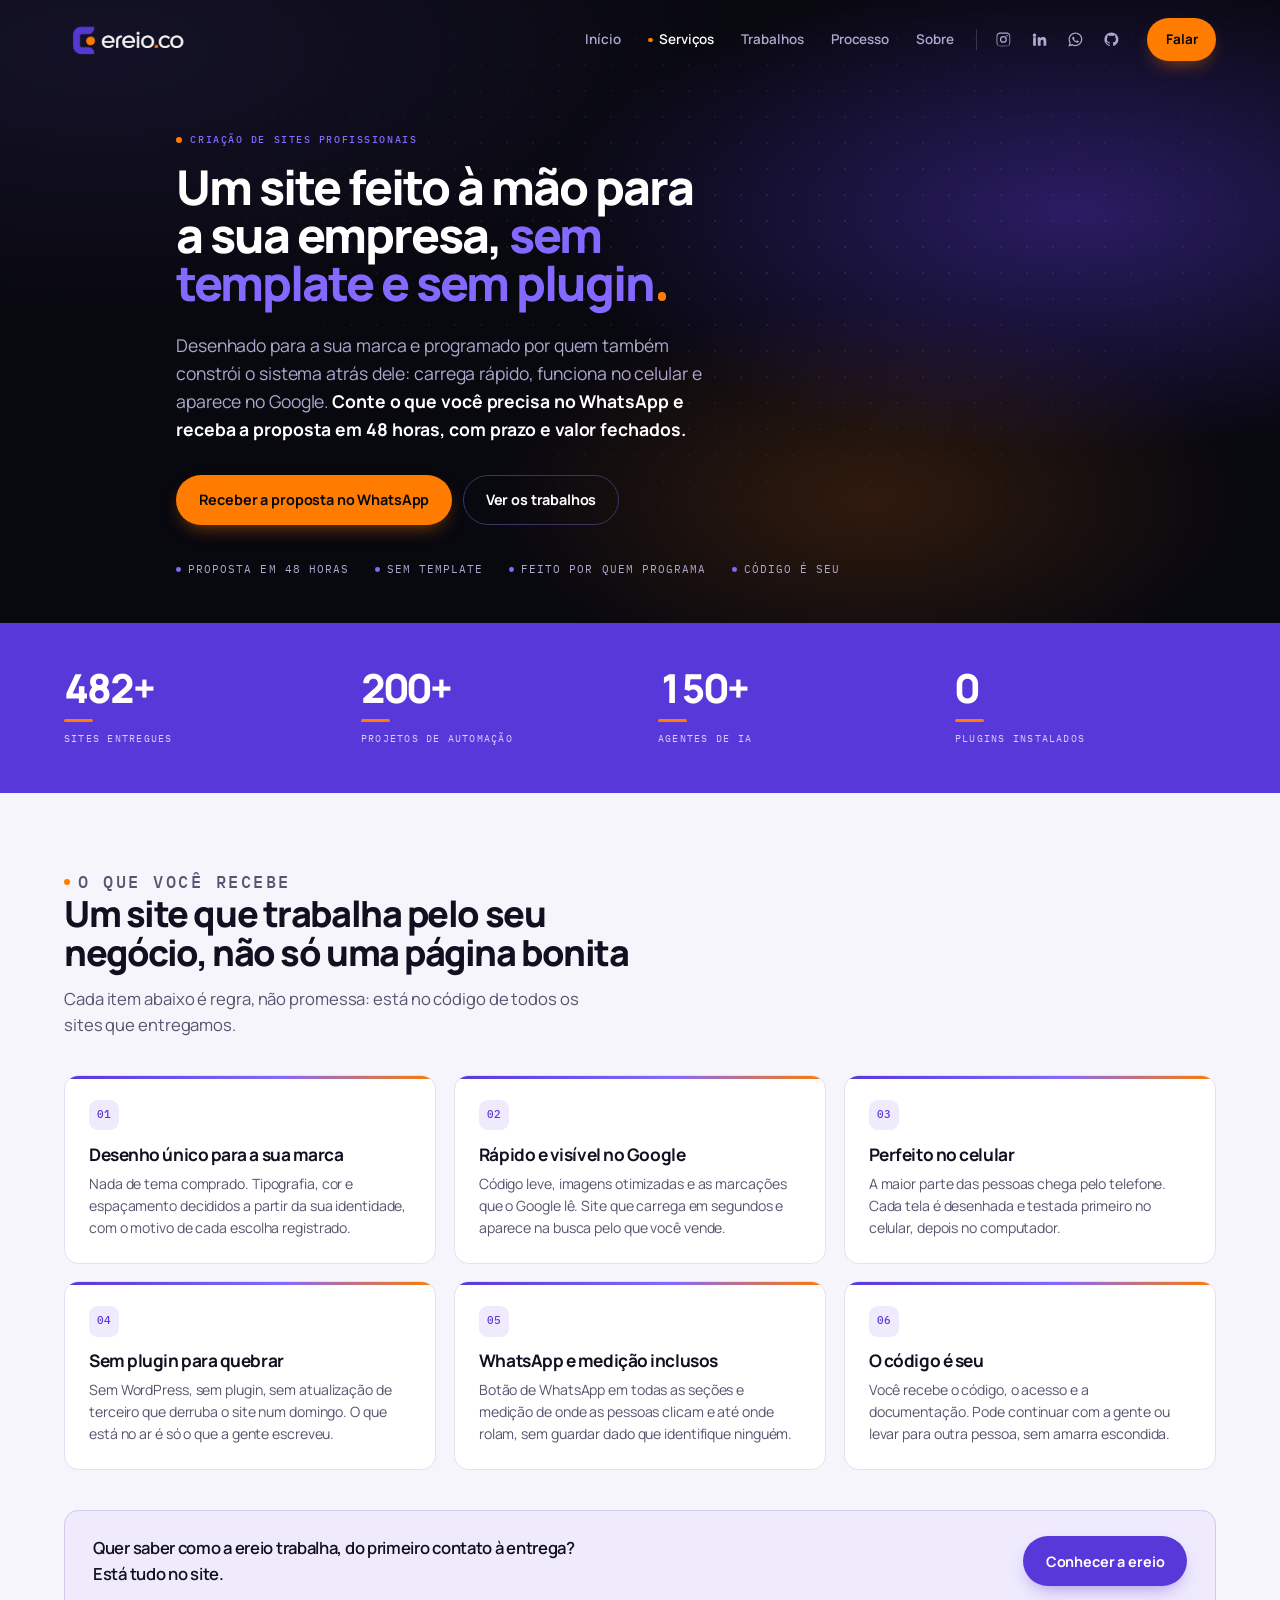
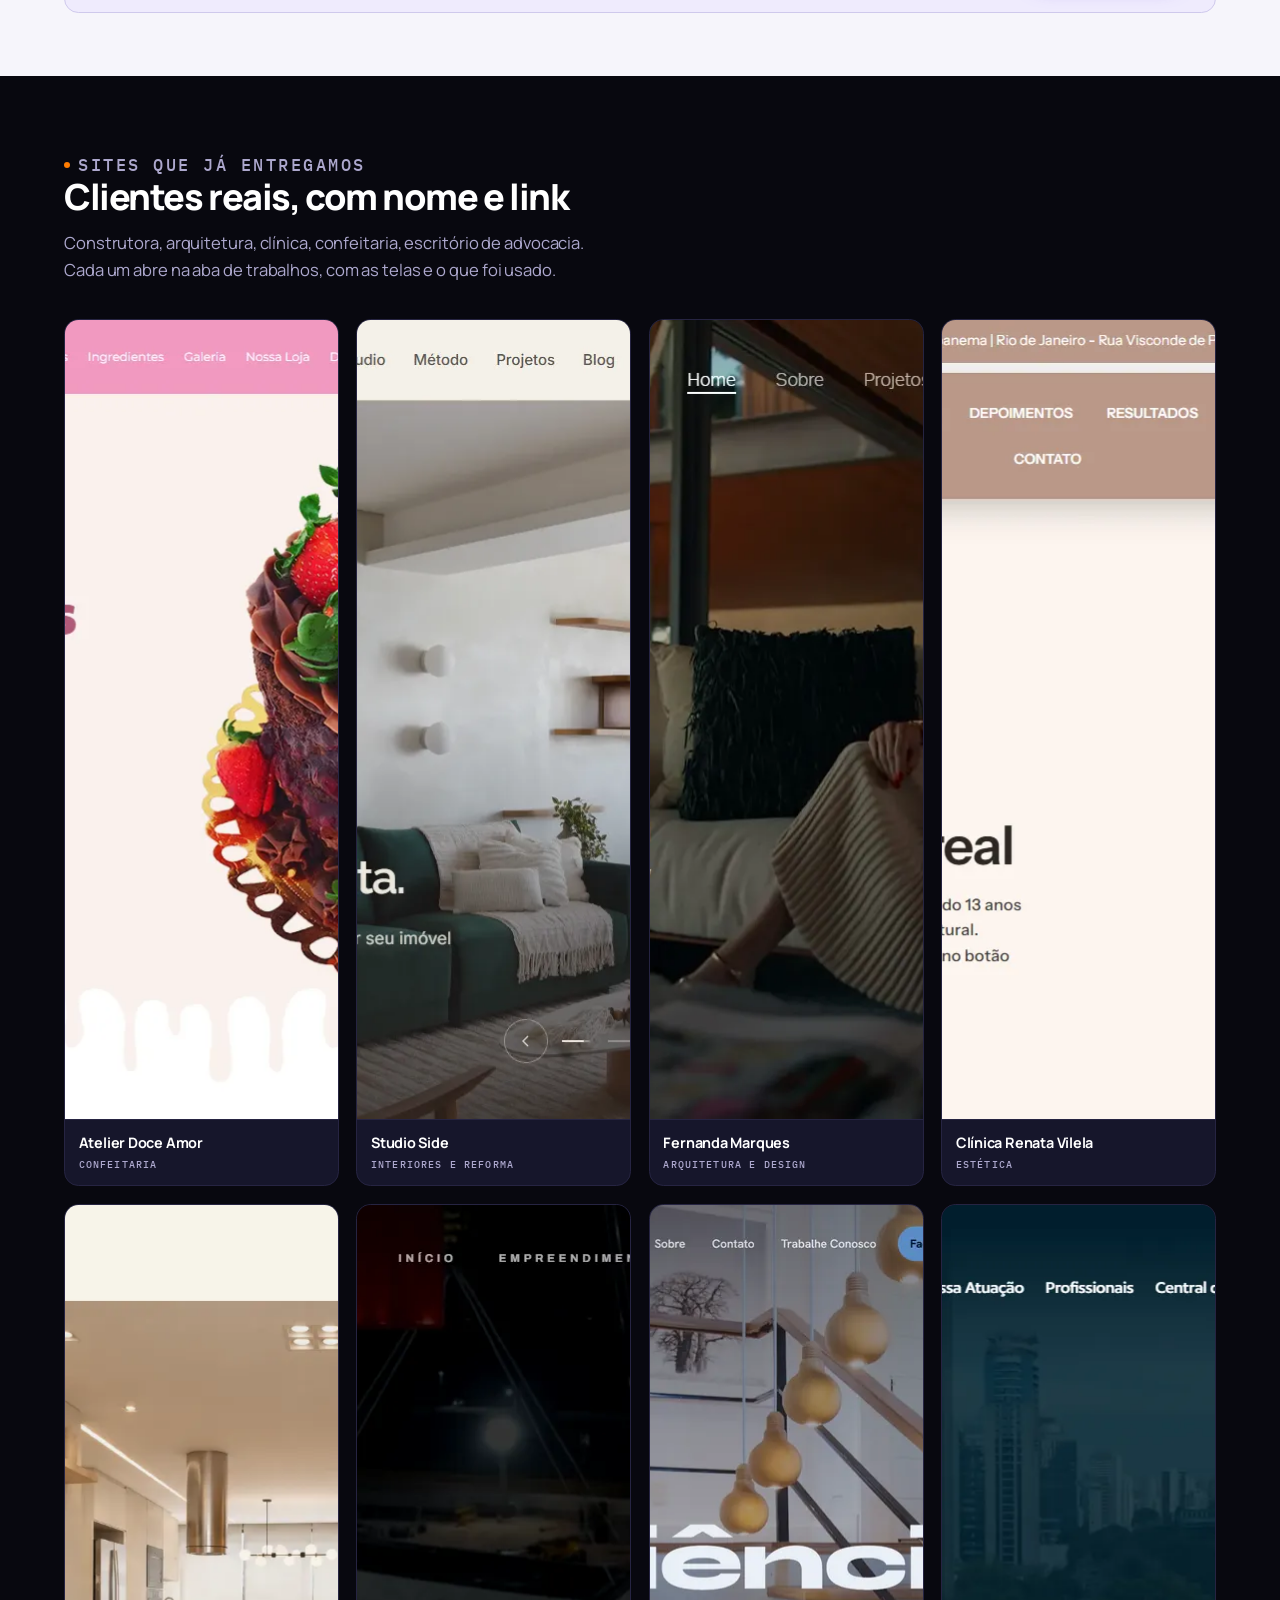
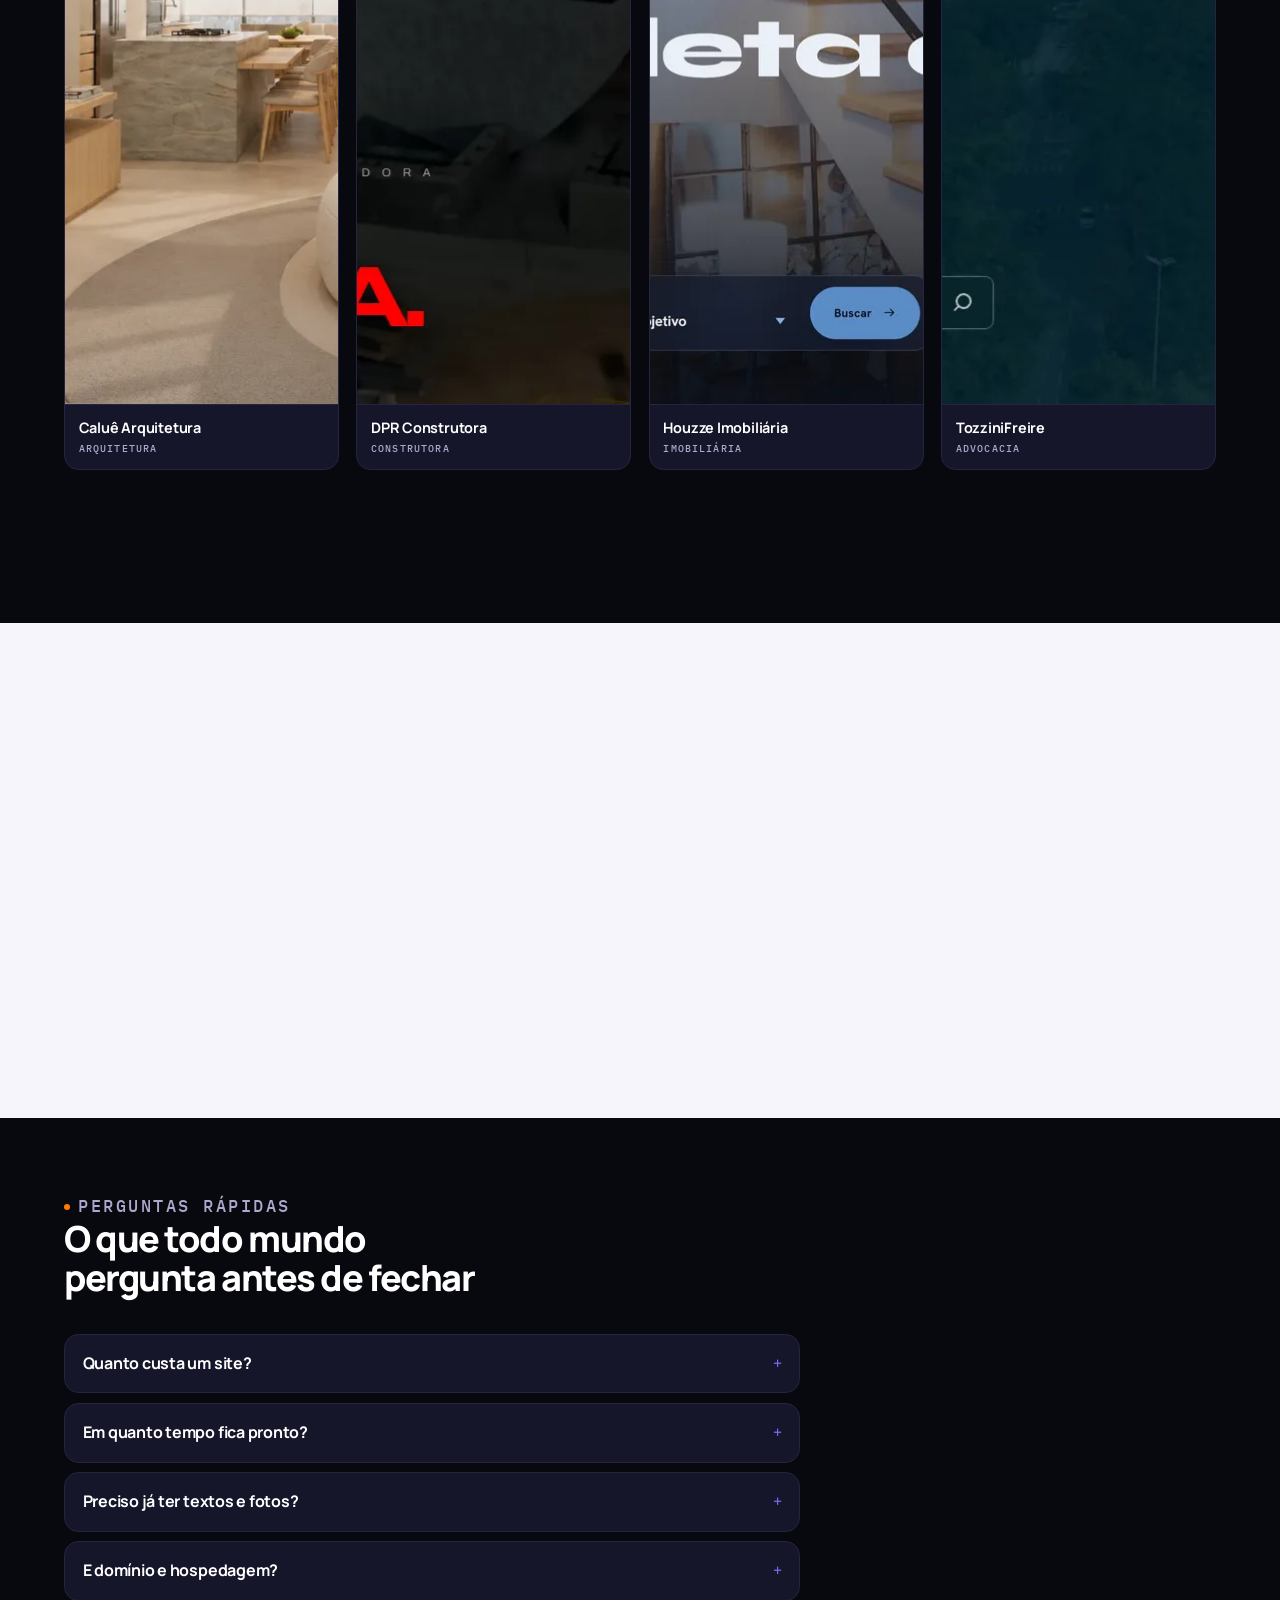
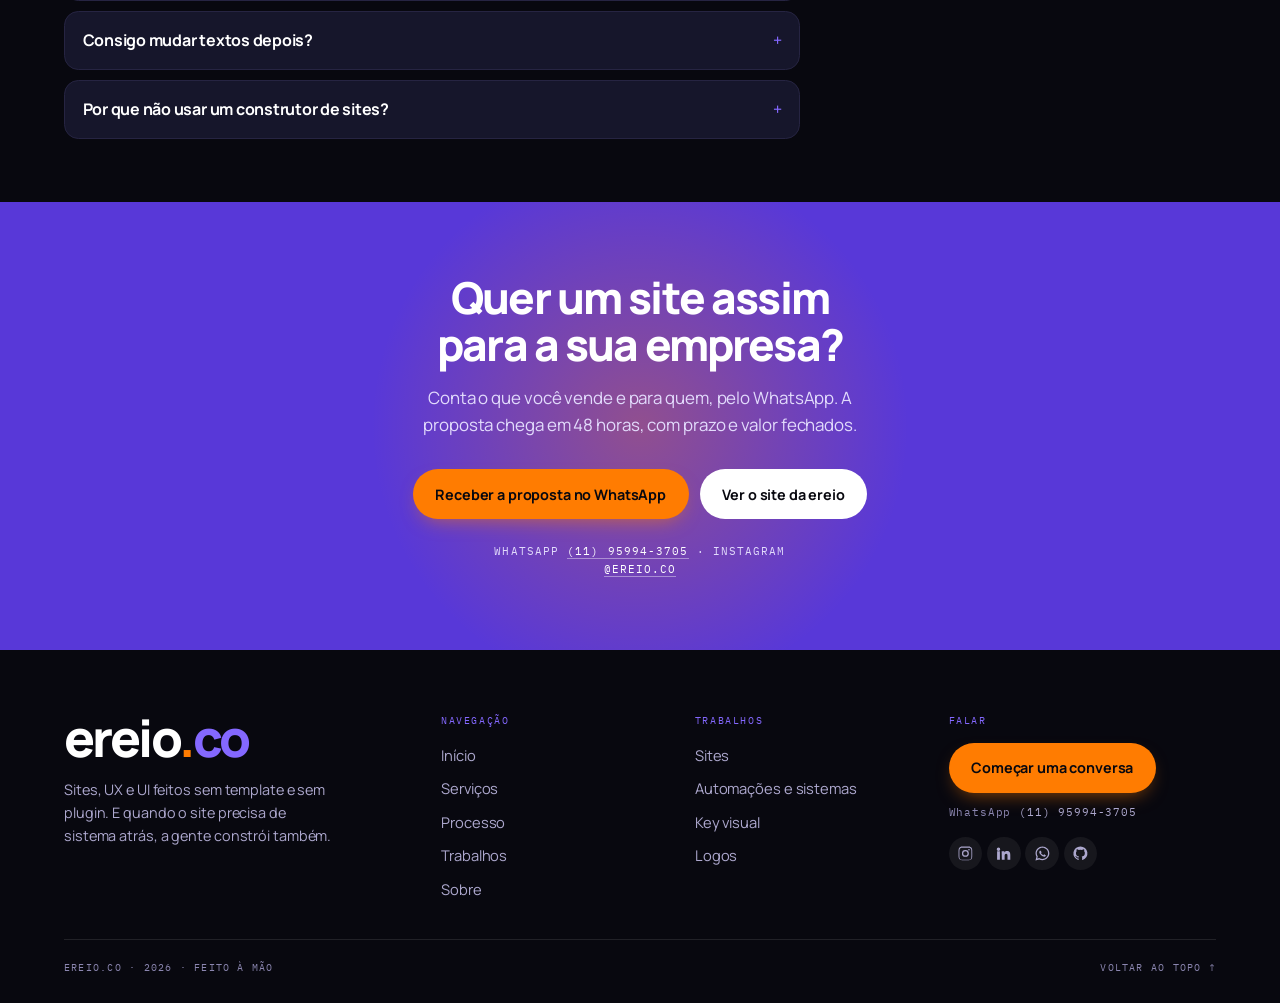
==== sites.html @ 7e2af269 "Pagina do anuncio: sites.html, para onde o Google Ads manda Ela, 19/10: "faca essa pagina, mas tem q" ====
<!doctype html>
<html lang="pt-BR">
<head>
<meta charset="utf-8">
<!-- Google tag (gtag.js) -->
<script async src="https://www.googletagmanager.com/gtag/js?id=AW-18496788841"></script>
<script>
  window.dataLayer = window.dataLayer || [];
  function gtag(){dataLayer.push(arguments);}
  gtag('js', new Date());

  gtag('config', 'AW-18496788841');
</script>
<script>
  /* Conversao do Google Ads (WhatsApp): UMA por navegador, e so quando a pagina de fato
     sai para o WhatsApp depois do clique (19/10/2026). O clique arma; a saida da aba
     (visibilitychange, pagehide ou blur) ate 15 s depois dispara; o navegador guarda que ja contou. */
  (function () {
    var CHAVE = 'ereio-conversao-whatsapp', armado = 0;
    function jaContou() { try { return localStorage.getItem(CHAVE) === '1'; } catch (e) { return false; } }
    function marcar() { try { localStorage.setItem(CHAVE, '1'); } catch (e) {} }
    function contar() {
      if (jaContou() || typeof gtag !== 'function') return;
      marcar();
      gtag('event', 'conversion', {'send_to': 'AW-18496788841/vXQjCNLNvJMdEOmy-vNE', 'transport_type': 'beacon'});
    }
    document.addEventListener('click', function (e) {
      var link = e.target.closest('a[href*="wa.me"], a[href*="api.whatsapp.com"], a[href*="web.whatsapp.com"]');
      if (link && !jaContou()) armado = Date.now();
    });
    function saiu() { if (armado && Date.now() - armado < 15000) { armado = 0; contar(); } }
    document.addEventListener('visibilitychange', function () { if (document.hidden) saiu(); });
    window.addEventListener('pagehide', saiu);
    window.addEventListener('blur', saiu);
  })();
</script>
<meta name="viewport" content="width=device-width, initial-scale=1">
<title>Criação de sites profissionais · ereio.co</title>
<meta name="description" content="Site profissional feito à mão para a sua empresa, sem template e sem plugin, por quem também programa o sistema atrás dele. Fale no WhatsApp e receba a proposta em 48 horas.">
<meta name="theme-color" content="#08080F">
<link rel="icon" type="image/png" href="icone-ereio.png">
<link rel="apple-touch-icon" href="icone-ereio.png">
<link rel="preconnect" href="https://fonts.googleapis.com">
<link rel="preconnect" href="https://fonts.gstatic.com" crossorigin>
<link rel="stylesheet" href="https://fonts.googleapis.com/css2?family=Manrope:wght@400;500;600;700;800&family=IBM+Plex+Mono:wght@400;500&display=swap">
<link rel="stylesheet" href="estilo.css">
</head>
<body class="sem-js">

<!-- Os desenhos dos ícones, definidos UMA vez e reaproveitados por <use>. -->
<svg width="0" height="0" style="position:absolute" aria-hidden="true" focusable="false">
  <symbol id="i-instagram" viewBox="0 0 24 24"><path d="M12 2.2c3.2 0 3.6 0 4.8.07 1.2.05 1.8.25 2.2.42.56.22.96.48 1.38.9.42.42.68.82.9 1.38.17.4.37 1 .42 2.2.07 1.2.07 1.6.07 4.8s0 3.6-.07 4.8c-.05 1.2-.25 1.8-.42 2.2a3.7 3.7 0 0 1-.9 1.38c-.42.42-.82.68-1.38.9-.4.17-1 .37-2.2.42-1.2.07-1.6.07-4.8.07s-3.6 0-4.8-.07c-1.2-.05-1.8-.25-2.2-.42a3.7 3.7 0 0 1-1.38-.9 3.7 3.7 0 0 1-.9-1.38c-.17-.4-.37-1-.42-2.2C2.2 15.6 2.2 15.2 2.2 12s0-3.6.07-4.8c.05-1.2.25-1.8.42-2.2.22-.56.48-.96.9-1.38.42-.42.82-.68 1.38-.9.4-.17 1-.37 2.2-.42C8.4 2.2 8.8 2.2 12 2.2zm0 1.8c-3.14 0-3.5.02-4.73.09-.9.04-1.39.19-1.71.32-.43.17-.74.37-1.06.69-.32.32-.52.63-.69 1.06-.13.32-.28.81-.32 1.71-.07 1.23-.09 1.59-.09 4.73s.02 3.5.09 4.73c.04.9.19 1.39.32 1.71.17.43.37.74.69 1.06.32.32.63.52 1.06.69.32.13.81.28 1.71.32 1.23.07 1.59.09 4.73.09s3.5-.02 4.73-.09c.9-.04 1.39-.19 1.71-.32.43-.17.74-.37 1.06-.69.32-.32.52-.63.69-1.06.13-.32.28-.81.32-1.71.07-1.23.09-1.59.09-4.73s-.02-3.5-.09-4.73c-.04-.9-.19-1.39-.32-1.71a2.85 2.85 0 0 0-.69-1.06 2.85 2.85 0 0 0-1.06-.69c-.32-.13-.81-.28-1.71-.32C15.5 4.02 15.14 4 12 4zm0 3.06a4.94 4.94 0 1 1 0 9.88 4.94 4.94 0 0 1 0-9.88zm0 1.8a3.14 3.14 0 1 0 0 6.28 3.14 3.14 0 0 0 0-6.28zm5.14-3.2a1.15 1.15 0 1 1 0 2.3 1.15 1.15 0 0 1 0-2.3z"/></symbol>
  <symbol id="i-linkedin" viewBox="0 0 24 24"><path d="M4.98 3.5a2.5 2.5 0 1 1 0 5 2.5 2.5 0 0 1 0-5zM3 9h4v12H3zm6.5 0h3.8v1.7h.05c.53-.95 1.82-1.95 3.75-1.95 4 0 4.75 2.5 4.75 5.76V21h-4v-5.6c0-1.34-.03-3.07-1.9-3.07-1.9 0-2.2 1.46-2.2 2.97V21h-4z"/></symbol>
  <symbol id="i-whatsapp" viewBox="0 0 24 24"><path d="M12.04 2C6.6 2 2.2 6.4 2.2 11.84c0 1.74.46 3.44 1.32 4.94L2.1 22l5.36-1.4a9.8 9.8 0 0 0 4.58 1.16c5.43 0 9.84-4.4 9.84-9.84 0-2.63-1.02-5.1-2.88-6.96A9.77 9.77 0 0 0 12.04 2zm0 1.8c2.15 0 4.17.84 5.69 2.36a7.99 7.99 0 0 1 2.36 5.69c0 4.44-3.61 8.04-8.05 8.04a8.1 8.1 0 0 1-4.1-1.12l-.3-.17-3.05.8.81-2.98-.19-.31a8 8 0 0 1-1.23-4.27c0-4.44 3.61-8.04 8.06-8.04zm-3.1 4.3c-.15 0-.4.06-.6.28-.21.22-.8.78-.8 1.9s.82 2.2.94 2.36c.11.15 1.6 2.44 3.88 3.42.54.23.97.37 1.3.48.55.17 1.05.15 1.44.09.44-.07 1.35-.55 1.54-1.09.19-.54.19-1 .13-1.1-.05-.1-.2-.15-.42-.26-.22-.11-1.35-.66-1.56-.74-.21-.08-.36-.11-.5.11-.16.22-.59.74-.72.89-.13.15-.26.17-.49.06-.22-.11-.94-.35-1.8-1.11a6.7 6.7 0 0 1-1.24-1.54c-.13-.22-.01-.34.1-.45.1-.1.22-.26.33-.39.11-.13.14-.22.22-.37.07-.15.04-.28-.02-.39-.06-.11-.5-1.2-.68-1.65-.18-.43-.36-.37-.5-.38h-.42z"/></symbol>
  <symbol id="i-github" viewBox="0 0 24 24"><path d="M12 2a10 10 0 0 0-3.16 19.49c.5.09.68-.22.68-.48l-.01-1.7c-2.78.6-3.37-1.34-3.37-1.34-.45-1.16-1.11-1.47-1.11-1.47-.91-.62.07-.61.07-.61 1 .07 1.53 1.03 1.53 1.03.9 1.53 2.36 1.09 2.93.83.09-.65.35-1.09.63-1.34-2.22-.25-4.56-1.11-4.56-4.94 0-1.09.39-1.98 1.03-2.68-.1-.25-.45-1.27.1-2.65 0 0 .84-.27 2.75 1.02a9.5 9.5 0 0 1 5 0c1.91-1.29 2.75-1.02 2.75-1.02.55 1.38.2 2.4.1 2.65.64.7 1.03 1.59 1.03 2.68 0 3.84-2.34 4.69-4.57 4.94.36.31.68.92.68 1.85l-.01 2.75c0 .26.18.58.69.48A10 10 0 0 0 12 2z"/></symbol>
</svg>

<!-- O CABEÇALHO: o mesmo das outras páginas. Esta é a página para onde o anúncio
     manda; "Serviços" fica marcado como atual porque é a oferta de sites. -->
<header class="topo" id="topo">
  <div class="topo-dentro">
    <a class="marca" href="index.html" aria-label="ereio.co, início">
      <img src="logo-ereio-claro.png" alt="ereio.co" width="720" height="237">
    </a>
    <nav class="navega" aria-label="Navegação principal">
      <ul class="links">
        <li><a href="index.html">Início</a></li>
        <li><a href="index.html#servicos" aria-current="page">Serviços</a></li>
        <li><a href="trabalhos.html">Trabalhos</a></li>
        <li><a href="index.html#processo">Processo</a></li>
        <li><a href="sobre.html">Sobre</a></li>
      </ul>
      <span class="filete" aria-hidden="true"></span>
      <ul class="redes">
        <li><a href="https://www.instagram.com/ereio.co/" target="_blank" rel="noopener" aria-label="Instagram"><svg aria-hidden="true"><use href="#i-instagram"/></svg></a></li>
        <li><a href="https://www.linkedin.com/in/luana-ereio-bb2b8624a/" target="_blank" rel="noopener" aria-label="LinkedIn"><svg aria-hidden="true"><use href="#i-linkedin"/></svg></a></li>
        <li><a href="https://wa.me/5511959943705?text=Ol%C3%A1!%20Vim%20pelo%20an%C3%BAncio%20da%20ereio%20e%20quero%20uma%20proposta%20de%20site." target="_blank" rel="noopener" aria-label="WhatsApp"><svg aria-hidden="true"><use href="#i-whatsapp"/></svg></a></li>
        <li><a href="#" data-pendente="github" aria-label="GitHub"><svg aria-hidden="true"><use href="#i-github"/></svg></a></li>
      </ul>
    </nav>
    <a class="botao botao-laranja topo-falar" href="https://wa.me/5511959943705?text=Ol%C3%A1!%20Vim%20pelo%20an%C3%BAncio%20da%20ereio%20e%20quero%20uma%20proposta%20de%20site." target="_blank" rel="noopener">Falar</a>
    <button class="gatilho" type="button" data-gatilho aria-expanded="false" aria-controls="menu">
      Menu
      <span class="gatilho-pontos" aria-hidden="true"><i></i><i></i><i></i></span>
    </button>
  </div>
</header>

<div class="veu" data-veu hidden></div>

<aside class="painel" id="menu" role="dialog" aria-modal="true" aria-label="Menu" hidden>
  <div class="painel-dentro">
    <p class="olho">Navegação</p>
    <ul class="painel-links">
      <li><a href="index.html"><span class="n">01</span><span class="t">Início</span></a></li>
      <li><a href="index.html#servicos" aria-current="page"><span class="n">02</span><span class="t">Serviços</span></a></li>
      <li><a href="trabalhos.html"><span class="n">03</span><span class="t">Trabalhos</span></a></li>
      <li><a href="index.html#processo"><span class="n">04</span><span class="t">Como trabalhamos</span></a></li>
      <li><a href="sobre.html"><span class="n">05</span><span class="t">Sobre</span></a></li>
    </ul>
    <div class="painel-pe">
      <p class="dito">Sites, UX e UI sem template e sem plugin</p>
      <a class="botao botao-laranja" href="https://wa.me/5511959943705?text=Ol%C3%A1!%20Vim%20pelo%20an%C3%BAncio%20da%20ereio%20e%20quero%20uma%20proposta%20de%20site." target="_blank" rel="noopener">Falar com a gente</a>
      <ul class="redes">
        <li><a href="https://www.instagram.com/ereio.co/" target="_blank" rel="noopener" aria-label="Instagram"><svg aria-hidden="true"><use href="#i-instagram"/></svg></a></li>
        <li><a href="https://www.linkedin.com/in/luana-ereio-bb2b8624a/" target="_blank" rel="noopener" aria-label="LinkedIn"><svg aria-hidden="true"><use href="#i-linkedin"/></svg></a></li>
        <li><a href="https://wa.me/5511959943705?text=Ol%C3%A1!%20Vim%20pelo%20an%C3%BAncio%20da%20ereio%20e%20quero%20uma%20proposta%20de%20site." target="_blank" rel="noopener" aria-label="WhatsApp"><svg aria-hidden="true"><use href="#i-whatsapp"/></svg></a></li>
        <li><a href="#" data-pendente="github" aria-label="GitHub"><svg aria-hidden="true"><use href="#i-github"/></svg></a></li>
      </ul>
    </div>
  </div>
</aside>

<main id="inicio">

  <!-- A ABERTURA (19/10/2026): a página para onde o anúncio do Google manda.
       Repete o que a pessoa buscou ("criação de sites profissionais"), diz o
       diferencial e dá o motivo para escrever agora. O WhatsApp daqui leva uma
       mensagem pronta diferente ("vim pelo anúncio"), para separar quem veio do
       anúncio de quem veio do site. -->
  <section class="abertura abertura-curta abertura-sites escuro">
    <div class="dentro">
      <div class="abertura-texto">
        <p class="olho sobe">Criação de sites profissionais</p>
        <h1 class="sobe">Um site feito à mão para a sua empresa, <span class="destaque">sem template e sem plugin</span><span class="ponto" aria-hidden="true"></span></h1>
        <p class="chamada sobe">
          Desenhado para a sua marca e programado por quem também constrói o sistema
          atrás dele: carrega rápido, funciona no celular e aparece no Google.
          <b>Conte o que você precisa no WhatsApp e receba a proposta em 48 horas, com
          prazo e valor fechados.</b>
        </p>
        <div class="acoes sobe">
          <a class="botao botao-laranja" href="https://wa.me/5511959943705?text=Ol%C3%A1!%20Vim%20pelo%20an%C3%BAncio%20da%20ereio%20e%20quero%20uma%20proposta%20de%20site." target="_blank" rel="noopener">Receber a proposta no WhatsApp</a>
          <a class="botao botao-vazio" href="trabalhos.html">Ver os trabalhos</a>
        </div>
        <ul class="selos sobe">
          <li>Proposta em 48 horas</li>
          <li>Sem template</li>
          <li>Feito por quem programa</li>
          <li>Código é seu</li>
        </ul>
      </div>
    </div>
  </section>

  <!-- OS NÚMEROS: os mesmos da home (passados por ela em 05/10/2026). -->
  <section class="prova" aria-label="Números do trabalho">
    <div class="dentro">
      <div class="sobe"><b data-conta="482" data-sufixo="+">0</b><i class="risco"></i><span>sites entregues</span></div>
      <div class="sobe"><b data-conta="200" data-sufixo="+">0</b><i class="risco"></i><span>projetos de automação</span></div>
      <div class="sobe"><b data-conta="150" data-sufixo="+">0</b><i class="risco"></i><span>agentes de IA</span></div>
      <div class="sobe"><b>0</b><i class="risco"></i><span>plugins instalados</span></div>
    </div>
  </section>

  <section class="secao claro" id="recebe">
    <div class="dentro">
      <div class="cabeca sobe">
        <p class="olho">O que você recebe</p>
        <h2>Um site que trabalha pelo seu negócio, não só uma página bonita</h2>
        <p>
          Cada item abaixo é regra, não promessa: está no código de todos os sites
          que entregamos.
        </p>
      </div>

      <ul class="grade-servicos">
        <li class="servico sobe">
          <span class="num">01</span>
          <h3>Desenho único para a sua marca</h3>
          <p>
            Nada de tema comprado. Tipografia, cor e espaçamento decididos a partir da
            sua identidade, com o motivo de cada escolha registrado.
          </p>
        </li>
        <li class="servico sobe">
          <span class="num">02</span>
          <h3>Rápido e visível no Google</h3>
          <p>
            Código leve, imagens otimizadas e as marcações que o Google lê. Site que
            carrega em segundos e aparece na busca pelo que você vende.
          </p>
        </li>
        <li class="servico sobe">
          <span class="num">03</span>
          <h3>Perfeito no celular</h3>
          <p>
            A maior parte das pessoas chega pelo telefone. Cada tela é desenhada e
            testada primeiro no celular, depois no computador.
          </p>
        </li>
        <li class="servico sobe">
          <span class="num">04</span>
          <h3>Sem plugin para quebrar</h3>
          <p>
            Sem WordPress, sem plugin, sem atualização de terceiro que derruba o site
            num domingo. O que está no ar é só o que a gente escreveu.
          </p>
        </li>
        <li class="servico sobe">
          <span class="num">05</span>
          <h3>WhatsApp e medição inclusos</h3>
          <p>
            Botão de WhatsApp em todas as seções e medição de onde as pessoas clicam
            e até onde rolam, sem guardar dado que identifique ninguém.
          </p>
        </li>
        <li class="servico sobe">
          <span class="num">06</span>
          <h3>O código é seu</h3>
          <p>
            Você recebe o código, o acesso e a documentação. Pode continuar com a
            gente ou levar para outra pessoa, sem amarra escondida.
          </p>
        </li>
      </ul>

      <div class="convite sobe">
        <p>Quer saber como a ereio trabalha, do primeiro contato à entrega? Está tudo no site.</p>
        <a class="botao botao-cheio" href="index.html">Conhecer a ereio</a>
      </div>
    </div>
  </section>

  <section class="secao escuro" id="entregues">
    <div class="dentro">
      <div class="cabeca sobe">
        <p class="olho">Sites que já entregamos</p>
        <h2>Clientes reais, com nome e link</h2>
        <p>
          Construtora, arquitetura, clínica, confeitaria, escritório de advocacia.
          Cada um abre na aba de trabalhos, com as telas e o que foi usado.
        </p>
      </div>

      <ul class="clientes">
        <li class="sobe"><a class="cliente" href="trabalhos.html#t32"><img src="ad-tela-1.webp" alt="Tela inicial do site do Atelier Doce Amor" width="1280" height="800" loading="lazy" decoding="async"><span>Atelier Doce Amor<small>Confeitaria</small></span></a></li>
        <li class="sobe"><a class="cliente" href="trabalhos.html#t37"><img src="ss-tela-1.webp" alt="Tela inicial do site da Studio Side" width="1280" height="800" loading="lazy" decoding="async"><span>Studio Side<small>Interiores e reforma</small></span></a></li>
        <li class="sobe"><a class="cliente" href="trabalhos.html#t35"><img src="fm-tela-1.webp" alt="Tela inicial do site da Fernanda Marques Arquitetura" width="1280" height="800" loading="lazy" decoding="async"><span>Fernanda Marques<small>Arquitetura e design</small></span></a></li>
        <li class="sobe"><a class="cliente" href="trabalhos.html#t38"><img src="rv-tela-1.webp" alt="Tela inicial do site da Clínica Renata Vilela" width="1280" height="800" loading="lazy" decoding="async"><span>Clínica Renata Vilela<small>Estética</small></span></a></li>
        <li class="sobe"><a class="cliente" href="trabalhos.html#t34"><img src="ca-tela-1.webp" alt="Tela inicial do site da Caluê Arquitetura" width="1280" height="800" loading="lazy" decoding="async"><span>Caluê Arquitetura<small>Arquitetura</small></span></a></li>
        <li class="sobe"><a class="cliente" href="trabalhos.html#t2"><img src="dpr-tela-1.webp" alt="Tela inicial do site da DPR Construtora" width="1280" height="800" loading="lazy" decoding="async"><span>DPR Construtora<small>Construtora</small></span></a></li>
        <li class="sobe"><a class="cliente" href="trabalhos.html#t1"><img src="hz-tela-1.webp" alt="Tela inicial do site da Houzze Imobiliária" width="1280" height="800" loading="lazy" decoding="async"><span>Houzze Imobiliária<small>Imobiliária</small></span></a></li>
        <li class="sobe"><a class="cliente" href="trabalhos.html#t30"><img src="tf-tela-1.webp" alt="Tela inicial do site do escritório TozziniFreire" width="1280" height="800" loading="lazy" decoding="async"><span>TozziniFreire<small>Advocacia</small></span></a></li>
      </ul>

      <div class="acoes sobe acoes-centro">
        <a class="botao botao-claro" href="trabalhos.html">Ver todos os trabalhos</a>
        <a class="botao botao-vazio" href="index.html">Ver o site da ereio</a>
      </div>
    </div>
  </section>

  <section class="secao claro" id="como">
    <div class="dentro">
      <div class="cabeca sobe">
        <p class="olho">Como funciona</p>
        <h2>Quatro passos, do WhatsApp ao site no ar</h2>
        <p>
          Sem reunião interminável e sem surpresa no fim. Você sabe o que vai receber,
          quando e por quanto, antes de qualquer coisa começar.
        </p>
      </div>

      <ol class="passos">
        <li class="passo sobe">
          <h3>Você conta o que precisa</h3>
          <p>
            Uma mensagem no WhatsApp com o que a empresa faz e o que o site tem que
            fazer acontecer. Se já tiver um site, manda o endereço: a gente olha.
          </p>
        </li>
        <li class="passo sobe">
          <h3>Proposta em 48 horas</h3>
          <p>
            Escopo, prazo e valor fechados, por escrito. Sem taxa escondida e sem
            mensalidade obrigatória.
          </p>
        </li>
        <li class="passo sobe">
          <h3>Desenho, aprovação e código</h3>
          <p>
            Você vê o desenho antes do código, aprova por etapa e acompanha num
            endereço de teste. Nada muda no ar sem o seu ok.
          </p>
        </li>
        <li class="passo sobe">
          <h3>Site no ar, código seu</h3>
          <p>
            Publicação, medição ligada e a documentação na sua mão. Depois, você decide
            se continua com a gente.
          </p>
        </li>
      </ol>
    </div>
  </section>

  <section class="secao escuro" id="perguntas">
    <div class="dentro">
      <div class="cabeca sobe">
        <p class="olho">Perguntas rápidas</p>
        <h2>O que todo mundo pergunta antes de fechar</h2>
      </div>

      <div class="perguntas sobe">
        <details>
          <summary>Quanto custa um site?</summary>
          <p>Depende do tamanho: uma página de campanha é uma coisa, um site com várias seções, loja ou sistema atrás é outra. Por isso a proposta é feita para o seu caso, em 48 horas, com valor e prazo fechados. Sem mensalidade obrigatória.</p>
        </details>
        <details>
          <summary>Em quanto tempo fica pronto?</summary>
          <p>Uma página de campanha sai em poucos dias; um site institucional, em algumas semanas. O prazo exato vai na proposta e é cumprido por etapa, com você aprovando cada uma.</p>
        </details>
        <details>
          <summary>Preciso já ter textos e fotos?</summary>
          <p>Ajuda, mas não é obrigatório. A gente escreve os textos a partir de uma conversa com você e indica como resolver as fotos, com banco de imagens ou fotógrafo.</p>
        </details>
        <details>
          <summary>E domínio e hospedagem?</summary>
          <p>A gente configura tudo: domínio no seu nome, hospedagem rápida e certificado de segurança. Fica registrado na sua conta, não na nossa.</p>
        </details>
        <details>
          <summary>Consigo mudar textos depois?</summary>
          <p>Sim. Pequenas mudanças de texto e foto a gente faz; se você quiser autonomia total, montamos um painel simples para editar o conteúdo sem mexer no código.</p>
        </details>
        <details>
          <summary>Por que não usar um construtor de sites?</summary>
          <p>Construtor serve para começar. Quando o site precisa carregar rápido, aparecer no Google, funcionar sem plugin quebrando e conversar com o seu CRM ou a sua loja, código feito à mão sai mais barato ao longo do tempo.</p>
        </details>
      </div>
    </div>
  </section>

  <section class="fecho" id="contato">
    <div class="dentro">
      <h2 class="sobe">Quer um site assim para a sua empresa?</h2>
      <p class="sobe">
        Conta o que você vende e para quem, pelo WhatsApp. A proposta chega em 48
        horas, com prazo e valor fechados.
      </p>
      <div class="acoes sobe">
        <a class="botao botao-laranja" href="https://wa.me/5511959943705?text=Ol%C3%A1!%20Vim%20pelo%20an%C3%BAncio%20da%20ereio%20e%20quero%20uma%20proposta%20de%20site." target="_blank" rel="noopener">Receber a proposta no WhatsApp</a>
        <a class="botao botao-claro" href="index.html">Ver o site da ereio</a>
      </div>
      <p class="fecho-canal sobe">WhatsApp <a href="https://wa.me/5511959943705?text=Ol%C3%A1!%20Vim%20pelo%20an%C3%BAncio%20da%20ereio%20e%20quero%20uma%20proposta%20de%20site." target="_blank" rel="noopener">(11) 95994-3705</a> · Instagram <a href="https://www.instagram.com/ereio.co/" target="_blank" rel="noopener">@ereio.co</a></p>
    </div>
  </section>

</main>

<footer class="rodape">
  <div class="dentro">
    <div class="rodape-grade">
      <div class="rodape-marca">
        <p class="enorme">ereio<span class="pt">.</span><span class="co">co</span></p>
        <p class="rodape-frase">Sites, UX e UI feitos sem template e sem plugin. E quando o site precisa de sistema atrás, a gente constrói também.</p>
      </div>
      <nav class="rodape-coluna" aria-label="Navegação do rodapé">
        <p class="rodape-titulo">Navegação</p>
        <ul>
          <li><a href="index.html">Início</a></li>
          <li><a href="index.html#servicos">Serviços</a></li>
          <li><a href="index.html#processo">Processo</a></li>
          <li><a href="trabalhos.html">Trabalhos</a></li>
          <li><a href="sobre.html">Sobre</a></li>
        </ul>
      </nav>
      <nav class="rodape-coluna" aria-label="Trabalhos por frente">
        <p class="rodape-titulo">Trabalhos</p>
        <ul>
          <li><a href="trabalhos.html#g-sites">Sites</a></li>
          <li><a href="trabalhos.html#g-automacoes">Automações e sistemas</a></li>
          <li><a href="trabalhos.html#g-key-visual">Key visual</a></li>
          <li><a href="trabalhos.html#g-logos">Logos</a></li>
        </ul>
      </nav>
      <div class="rodape-coluna rodape-falar">
        <p class="rodape-titulo">Falar</p>
        <a class="botao botao-laranja" href="https://wa.me/5511959943705?text=Ol%C3%A1!%20Vim%20pelo%20an%C3%BAncio%20da%20ereio%20e%20quero%20uma%20proposta%20de%20site." target="_blank" rel="noopener">Começar uma conversa</a>
        <p class="rodape-canal">WhatsApp <a href="https://wa.me/5511959943705?text=Ol%C3%A1!%20Vim%20pelo%20an%C3%BAncio%20da%20ereio%20e%20quero%20uma%20proposta%20de%20site." target="_blank" rel="noopener">(11) 95994-3705</a></p>
        <ul class="redes">
          <li><a href="https://www.instagram.com/ereio.co/" target="_blank" rel="noopener" aria-label="Instagram"><svg aria-hidden="true"><use href="#i-instagram"/></svg></a></li>
          <li><a href="https://www.linkedin.com/in/luana-ereio-bb2b8624a/" target="_blank" rel="noopener" aria-label="LinkedIn"><svg aria-hidden="true"><use href="#i-linkedin"/></svg></a></li>
          <li><a href="https://wa.me/5511959943705?text=Ol%C3%A1!%20Vim%20pelo%20an%C3%BAncio%20da%20ereio%20e%20quero%20uma%20proposta%20de%20site." target="_blank" rel="noopener" aria-label="WhatsApp"><svg aria-hidden="true"><use href="#i-whatsapp"/></svg></a></li>
          <li><a href="#" data-pendente="github" aria-label="GitHub"><svg aria-hidden="true"><use href="#i-github"/></svg></a></li>
        </ul>
      </div>
    </div>
    <div class="rodape-pe">
      <span class="assinatura">ereio.co · 2026 · feito à mão</span>
      <a class="rodape-topo" href="#topo">Voltar ao topo <span aria-hidden="true">&uarr;</span></a>
    </div>
  </div>
</footer>

<script src="script.js"></script>
</body>
</html>
---- estilo.css ----
/* =================================================================
   ereio.co — estilo único das duas páginas

   As cores vieram dos pixels do logo, não de estimativa:
     violeta #5838D8   o símbolo
     laranja #FF7C01   o ponto, e o ponto do .co
     tinta   #101020   a palavra

   A tinta é um quase-preto puxado para o violeta (matiz 240, mesma
   família do símbolo). Todo preto e todo cinza da página herdam esse
   desvio — é o que faz a paleta parecer uma coisa só, e não cores
   soltas sobre um preto neutro qualquer.

   CLARO E ESCURO ALTERNADOS. Cada seção declara as próprias cores em
   tokens (--fundo, --texto, --cartao, --linha...) e TODO componente lê
   desses tokens, nunca de uma cor fixa. Trocar uma seção de preta para
   clara é mudar a classe dela: nenhum componente precisa saber.

   Um arquivo só para as duas páginas, de propósito: estilo copiado
   entre páginas diverge sem ninguém perceber.
   ================================================================= */

:root {
  --preto:         #08080F;
  --tinta:         #101020;
  --tinta-alta:    #16162B;
  --tinta-topo:    #1F1D3A;

  --violeta:       #5838D8;
  --violeta-alto:  #8468FF;
  --violeta-fundo: #1A1240;
  --violeta-claro: #EFEBFD;
  --laranja:       #FF7C01;
  --laranja-alto:  #FF9733;

  --branco:        #FFFFFF;
  --nevoa:         #F6F5FB;
  --nevoa-funda:   #EDECF6;

  --sans: "Manrope", system-ui, -apple-system, "Segoe UI", sans-serif;
  --mono: "IBM Plex Mono", ui-monospace, SFMono-Regular, Menlo, monospace;

  /* quatro curvas, cada uma com um trabalho. Nenhuma declarada sem uso. */
  --entra:    cubic-bezier(0.16, 1, 0.3, 1);
  --sai:      cubic-bezier(0.55, 0, 0.9, 0.3);
  --ambiente: cubic-bezier(0.4, 0, 0.18, 1);
  --toque:    cubic-bezier(0.22, 0, 0.1, 1);

  --gut: clamp(1.1rem, 4.5vw, 3.5rem);
  --max: 72rem;

  /* a altura do cabeçalho fixo: a abertura reserva esse espaço em cima */
  --alto-topo: 5rem;
  --alto-topo-preso: 4rem;

  /* os tokens de seção. O padrão é o claro; cada seção sobrescreve. */
  --fundo:       var(--branco);
  --texto:       var(--tinta);
  --texto-fraco: #56546E;
  --cartao:      var(--branco);
  --cartao-alto: var(--nevoa);
  --linha:       #E3E1F0;
  --linha-viva:  #CFC9EC;
  --realce:      var(--violeta);
  --selo-fundo:  var(--violeta-claro);
  --recuo-1: blur(1.4px) brightness(1.03) contrast(0.95) saturate(0.95);
  --recuo-2: blur(3px)   brightness(1.06) contrast(0.90) saturate(0.90);

  color-scheme: light dark;
}

* { box-sizing: border-box; }
html { -webkit-text-size-adjust: 100%; scroll-behavior: smooth; }
@media (prefers-reduced-motion: reduce) { html { scroll-behavior: auto; } }

body {
  margin: 0;
  background: var(--branco);
  color: var(--tinta);
  font-family: var(--sans);
  font-size: clamp(0.94rem, 0.9rem + 0.18vw, 1rem);
  line-height: 1.6;
  letter-spacing: -0.006em;
  -webkit-font-smoothing: antialiased;
  overflow-x: hidden;
}

.dentro { max-width: var(--max); margin-inline: auto; }
:focus-visible { outline: 2px solid var(--laranja); outline-offset: 3px; border-radius: 4px; }

h1, h2, h3 { text-wrap: balance; }

/* ----------------------- os dois ambientes ----------------------- */

.escuro {
  --fundo:       var(--preto);
  --texto:       var(--branco);
  --texto-fraco: #ADA8CE;
  --cartao:      var(--tinta-alta);
  --cartao-alto: var(--tinta-topo);
  --linha:       #262442;
  --linha-viva:  #3A3663;
  --realce:      var(--violeta-alto);
  --selo-fundo:  var(--violeta-fundo);
  --recuo-1: blur(1.4px) brightness(0.6) saturate(0.9);
  --recuo-2: blur(3px)   brightness(0.38) saturate(0.8);
  background: var(--fundo);
  color: var(--texto);
}

.claro {
  --fundo:       var(--nevoa);
  --texto:       var(--tinta);
  --texto-fraco: #56546E;
  --cartao:      var(--branco);
  --cartao-alto: var(--branco);
  --linha:       #E3E1F0;
  --linha-viva:  #CFC9EC;
  --realce:      var(--violeta);
  --selo-fundo:  var(--violeta-claro);
  background: var(--fundo);
  color: var(--texto);
}

.branca { --fundo: var(--branco); }

.olho {
  display: inline-flex;
  align-items: center;
  gap: 0.5rem;
  margin: 0 0 0.9rem;
  font-family: var(--mono);
  font-size: 0.65rem;
  font-weight: 500;
  letter-spacing: 0.15em;
  text-transform: uppercase;
  color: var(--realce);
}

.olho::before {
  content: "";
  width: 0.4rem;
  height: 0.4rem;
  border-radius: 50%;
  background: var(--laranja);
  flex: none;
}

/* ============================= botões ============================= */

.botao {
  display: inline-flex;
  align-items: center;
  justify-content: center;
  gap: 0.5rem;
  padding: 0.78rem 1.35rem;
  border: 1px solid transparent;
  border-radius: 999px;
  font-family: var(--sans);
  font-size: 0.9rem;
  font-weight: 700;
  letter-spacing: -0.01em;
  text-decoration: none;
  cursor: pointer;
  white-space: nowrap;
  /* VOLTA: curta e sem hesitação. Retorno que demora parece travamento. */
  transition:
    transform    0.2s var(--sai),
    background   0.2s var(--toque),
    box-shadow   0.2s var(--sai),
    color        0.2s var(--toque),
    border-color 0.2s var(--toque);
}

.botao:hover {
  transform: translateY(-2px);
  /* IDA: mais longa e macia, para assentar em vez de saltar */
  transition:
    transform    0.42s var(--entra),
    background   0.28s var(--toque),
    box-shadow   0.42s var(--ambiente),
    color        0.28s var(--toque),
    border-color 0.28s var(--toque);
}

.botao-cheio {
  background: var(--violeta);
  color: var(--branco);
  box-shadow: 0 0.5rem 1.2rem -0.5rem rgba(88, 56, 216, 0.6);
}
.botao-cheio:hover { background: #4A2DC4; box-shadow: 0 0.85rem 1.8rem -0.5rem rgba(88, 56, 216, 0.75); }

.botao-laranja {
  background: var(--laranja);
  color: var(--preto);
  box-shadow: 0 0.5rem 1.2rem -0.5rem rgba(255, 124, 1, 0.6);
}
.botao-laranja:hover { background: var(--laranja-alto); box-shadow: 0 0.85rem 1.8rem -0.5rem rgba(255, 151, 51, 0.7); }

.botao-vazio {
  background: transparent;
  color: var(--texto);
  border-color: var(--linha-viva);
}
.botao-vazio:hover { border-color: var(--realce); color: var(--realce); }

.botao-claro { background: var(--branco); color: var(--preto); }
.botao-claro:hover { background: var(--nevoa-funda); }

/* ======================= o cabeçalho e o painel =======================

   Barra fixa no topo, como num site de agência: a marca à esquerda; os
   links, um filete e as redes no meio; a chamada laranja à direita.
   Começa transparente sobre a abertura escura e, ao rolar, ganha fundo
   escuro translúcido com desfoque e uma linha embaixo (classe "preso",
   posta pelo script), e encolhe um pouco.

   Em tela estreita os links e as redes saem da barra e vão para a gaveta
   que DESLIZA pela direita, aberta pelo gatilho de três pontos — o ponto
   do ".co" do logo, repetido.
   ===================================================================== */

.topo {
  position: fixed;
  top: 0;
  left: 0;
  right: 0;
  z-index: 60;
  height: var(--alto-topo);
  display: flex;
  align-items: center;
  padding: 0 var(--gut);
  color: var(--branco);
  border-bottom: 1px solid transparent;
  transition:
    height       0.4s var(--toque),
    background   0.4s var(--toque),
    border-color 0.4s var(--toque),
    box-shadow   0.4s var(--ambiente);
}

.topo.preso {
  height: var(--alto-topo-preso);
  background: rgba(8, 8, 15, 0.8);
  backdrop-filter: blur(18px) saturate(1.5);
  -webkit-backdrop-filter: blur(18px) saturate(1.5);
  border-bottom-color: rgba(255, 255, 255, 0.1);
  box-shadow: 0 1rem 2.5rem -1.5rem rgba(0, 0, 0, 0.7);
}

.topo-dentro {
  width: 100%;
  max-width: var(--max);
  margin-inline: auto;
  display: flex;
  align-items: center;
  gap: clamp(0.6rem, 1.5vw, 1.25rem);
}

/* a marca empurra todo o resto para a direita */
.marca {
  display: inline-block;
  margin-right: auto;
  line-height: 0;
}

.marca img {
  width: clamp(6.5rem, 10vw, 8.25rem);
  height: auto;
  transition: width 0.4s var(--toque);
}

.topo.preso .marca img { width: clamp(6rem, 9vw, 7.25rem); }

/* os links e as redes moram na barra em tela larga; em tela estreita
   somem daqui e quem navega é a gaveta, pelo gatilho */
.navega {
  display: none;
  align-items: center;
  gap: 0.6rem;
}

@media (min-width: 60rem) {
  .navega { display: flex; }
  .topo .gatilho { display: none; }
}

.links {
  display: flex;
  align-items: center;
  gap: 0.1rem;
  margin: 0;
  padding: 0;
  list-style: none;
}

.links a {
  display: block;
  padding: 0.5rem 0.8rem;
  border-radius: 999px;
  font-size: 0.84rem;
  font-weight: 600;
  color: #ADA8CE;
  text-decoration: none;
  white-space: nowrap;
  transition: background 0.2s var(--sai), color 0.2s var(--sai);
}

.links a:hover {
  background: rgba(255, 255, 255, 0.08);
  color: var(--branco);
  transition: background 0.34s var(--toque), color 0.34s var(--toque);
}

.links a[aria-current="page"] { color: var(--branco); }

.links a[aria-current="page"]::before {
  content: "";
  display: inline-block;
  width: 0.3rem;
  height: 0.3rem;
  margin-right: 0.4rem;
  border-radius: 50%;
  background: var(--laranja);
  vertical-align: 0.1em;
}

.filete {
  width: 1px;
  height: 1.3rem;
  flex: none;
  background: rgba(255, 255, 255, 0.16);
}

/* a chamada da barra é um pouco menor que os botões da página */
.topo-falar { padding: 0.6rem 1.1rem; font-size: 0.84rem; }

/* ------- as redes ------- */

.redes {
  display: flex;
  align-items: center;
  gap: 0.15rem;
  margin: 0;
  padding: 0;
  list-style: none;
}

.redes a {
  display: grid;
  place-items: center;
  width: 2.1rem;
  height: 2.1rem;
  border-radius: 50%;
  color: #ADA8CE;
  text-decoration: none;
  transition:
    background 0.2s var(--sai),
    color      0.2s var(--sai),
    transform  0.2s var(--sai);
}

.redes a:hover {
  background: var(--violeta);
  color: var(--branco);
  transform: translateY(-2px);
  transition:
    background 0.35s var(--toque),
    color      0.35s var(--toque),
    transform  0.4s  var(--entra);
}

.redes svg { width: 1.05rem; height: 1.05rem; display: block; fill: currentColor; }

/* em tela estreita as redes saem da barra junto com os links (a .navega
   inteira some) e ficam só dentro da gaveta */

/* ------- o gatilho: três pontos que viram um X ------- */

.gatilho {
  display: inline-flex;
  align-items: center;
  gap: 0.6rem;
  padding: 0.45rem 0.6rem 0.45rem 0.95rem;
  border: 0;
  border-radius: 999px;
  background: var(--violeta);
  color: var(--branco);
  font: inherit;
  font-size: 0.75rem;
  font-weight: 700;
  letter-spacing: 0.02em;
  cursor: pointer;
  transition: background 0.25s var(--toque);
}

.gatilho:hover { background: #4A2DC4; }

.gatilho-pontos {
  position: relative;
  display: block;
  width: 1.5rem;
  height: 1.5rem;
  flex: none;
}

.gatilho-pontos i {
  position: absolute;
  top: 50%;
  width: 0.3rem;
  height: 0.3rem;
  margin-top: -0.15rem;
  border-radius: 50%;
  background: var(--branco);
  transition:
    width      0.42s var(--entra),
    height     0.42s var(--entra),
    transform  0.42s var(--entra),
    opacity    0.22s var(--sai),
    margin     0.42s var(--entra),
    border-radius 0.42s var(--entra);
}

.gatilho-pontos i:nth-child(1) { left: 0.15rem; }
.gatilho-pontos i:nth-child(2) { left: 50%; margin-left: -0.15rem; }
.gatilho-pontos i:nth-child(3) { right: 0.15rem; }

/* ABERTO: o do meio some e os dois de fora viram traços cruzados. É o
   mesmo elemento mudando de forma, e não um ícone trocado por outro. */
.gatilho[aria-expanded="true"] .gatilho-pontos i:nth-child(1),
.gatilho[aria-expanded="true"] .gatilho-pontos i:nth-child(3) {
  left: 50%;
  right: auto;
  width: 1.1rem;
  height: 2px;
  margin-top: -1px;
  margin-left: -0.55rem;
  border-radius: 2px;
}

.gatilho[aria-expanded="true"] .gatilho-pontos i:nth-child(1) { transform: rotate(45deg); }
.gatilho[aria-expanded="true"] .gatilho-pontos i:nth-child(3) { transform: rotate(-45deg); }
.gatilho[aria-expanded="true"] .gatilho-pontos i:nth-child(2) { opacity: 0; transform: scale(0.2); }

/* ------- o véu e o painel que desliza ------- */

.veu {
  position: fixed;
  inset: 0;
  z-index: 54;
  background: rgba(8, 8, 15, 0.6);
  backdrop-filter: blur(3px);
  -webkit-backdrop-filter: blur(3px);
  opacity: 0;
  transition: opacity 0.3s var(--sai);
}

.veu.aberta { opacity: 1; transition: opacity 0.4s var(--entra); }

.painel {
  position: fixed;
  top: 0;
  right: 0;
  bottom: 0;
  z-index: 55;
  width: min(26rem, 88vw);
  display: flex;
  flex-direction: column;
  justify-content: center;
  padding: clamp(4.5rem, 11vh, 6rem) clamp(1.5rem, 4vw, 2.5rem) clamp(1.5rem, 4vh, 2.5rem);
  background: var(--preto);
  border-left: 1px solid rgba(255, 255, 255, 0.12);
  overflow-y: auto;
  transform: translateX(100%);
  transition: transform 0.38s var(--sai);
}

.painel::before {
  content: "";
  position: absolute;
  inset: 0;
  background:
    radial-gradient(ellipse 80% 45% at 85% 18%, rgba(88, 56, 216, 0.5), transparent 72%),
    radial-gradient(ellipse 70% 40% at 15% 90%, rgba(255, 124, 1, 0.16), transparent 72%);
  pointer-events: none;
}

/* ENTRA mais devagar do que SAI: a gaveta assenta ao abrir e some
   rápido ao fechar, que é o que a pessoa já decidiu */
.painel.aberta { transform: none; transition: transform 0.6s var(--entra); }

.painel-dentro { position: relative; }

.painel .olho { margin-bottom: 1.1rem; }

.painel-links {
  display: grid;
  gap: 0.1rem;
  margin: 0;
  padding: 0;
  list-style: none;
}

.painel-links a {
  display: flex;
  align-items: baseline;
  gap: 0.8rem;
  padding: 0.6rem 0;
  border-bottom: 1px solid rgba(255, 255, 255, 0.1);
  color: var(--branco);
  text-decoration: none;
  transition: color 0.25s var(--toque), padding-left 0.35s var(--sai);
}

.painel-links a:hover {
  color: var(--laranja);
  padding-left: 0.6rem;
  transition: color 0.3s var(--toque), padding-left 0.5s var(--entra);
}

.painel-links .n {
  flex: none;
  font-family: var(--mono);
  font-size: 0.64rem;
  color: var(--violeta-alto);
}

.painel-links .t {
  font-size: clamp(1.25rem, 1rem + 1.6vw, 1.9rem);
  font-weight: 800;
  line-height: 1.1;
  letter-spacing: -0.04em;
}

.painel-links a[aria-current="page"] .t { color: var(--violeta-alto); }

/* os links entram em sequência, depois que a gaveta chega */
.painel-links li {
  opacity: 0;
  transform: translateX(1.1rem);
  transition:
    opacity   0.45s var(--ambiente),
    transform 0.45s var(--entra);
}

.painel.aberta .painel-links li { opacity: 1; transform: none; }
.painel.aberta .painel-links li:nth-child(1) { transition-delay: 0.14s; }
.painel.aberta .painel-links li:nth-child(2) { transition-delay: 0.19s; }
.painel.aberta .painel-links li:nth-child(3) { transition-delay: 0.24s; }
.painel.aberta .painel-links li:nth-child(4) { transition-delay: 0.29s; }

.painel-pe {
  margin-top: clamp(1.5rem, 4vh, 2.25rem);
  opacity: 0;
  transform: translateX(1.1rem);
  transition:
    opacity   0.45s var(--ambiente) 0.34s,
    transform 0.45s var(--entra) 0.34s;
}

.painel.aberta .painel-pe { opacity: 1; transform: none; }

.painel-pe .dito {
  margin: 0 0 1rem;
  max-width: 30ch;
  font-family: var(--mono);
  font-size: 0.64rem;
  letter-spacing: 0.1em;
  text-transform: uppercase;
  color: #8B86B0;
}

.painel-pe .redes { margin-top: 1rem; gap: 0.25rem; }
.painel-pe .redes a { background: rgba(255, 255, 255, 0.06); }

/* quando o painel está aberto a página atrás não rola */
body.travada { overflow: hidden; }

/* ============================== abertura ============================== */

.abertura {
  position: relative;
  isolation: isolate;
  /* em cima, o espaço do cabeçalho fixo mais a respiração */
  padding: calc(var(--alto-topo) + clamp(1.5rem, 5vh, 3.5rem)) var(--gut) clamp(3rem, 8vh, 5.5rem);
  overflow: hidden;
}

/* o brilho: violeta grande, laranja pequeno. É a única fonte de luz da
   abertura, e é o que impede o preto de ficar chapado */
.abertura::before {
  content: "";
  position: absolute;
  inset: 0;
  z-index: -2;
  background:
    radial-gradient(ellipse 58% 55% at 84% 34%, rgba(88, 56, 216, 0.42), transparent 70%),
    radial-gradient(ellipse 42% 45% at 68% 80%, rgba(255, 124, 1, 0.16), transparent 70%),
    radial-gradient(ellipse 70% 60% at 8% 8%, rgba(132, 104, 255, 0.10), transparent 72%);
}

/* a trama de pontos: o ponto do logo, repetido até virar textura */
.abertura::after {
  content: "";
  position: absolute;
  inset: 0;
  z-index: -2;
  background-image: radial-gradient(circle, rgba(255, 255, 255, 0.09) 1px, transparent 1.4px);
  background-size: 26px 26px;
  mask-image: radial-gradient(ellipse 80% 70% at 60% 40%, #000 0%, transparent 76%);
  -webkit-mask-image: radial-gradient(ellipse 80% 70% at 60% 40%, #000 0%, transparent 76%);
}

.abertura-curta { padding-bottom: clamp(2rem, 5vh, 3.25rem); }

/* na abertura curta o símbolo desce: senão encosta no cabeçalho */
.abertura-curta .simbolo { top: 62%; }

/* o símbolo da marca, sangrando pela direita */
.simbolo {
  position: absolute;
  z-index: -1;
  right: clamp(-6rem, -7vw, -1.5rem);
  top: 48%;
  width: clamp(12rem, 32vw, 24rem);
  transform: translateY(-50%);
  pointer-events: none;
  user-select: none;
  animation: boiar 15s var(--ambiente) infinite alternate;
}

@keyframes boiar {
  from { transform: translateY(-50%) scale(1)    rotate(0deg); }
  to   { transform: translateY(-53%) scale(1.04) rotate(-1.6deg); }
}

@media (max-width: 62rem) {
  .simbolo { opacity: 0.16; right: -14%; width: 20rem; }
}

.abertura .dentro { position: relative; max-width: 58rem; }

/* na home, texto à esquerda e o slide à direita; em tela estreita o slide
   desce para baixo do texto */
.abertura-slide .dentro {
  max-width: var(--max);
  display: grid;
  /* minmax(0, 1fr), e não 1fr: com 1fr a coluna cresce até o conteúdo
     mais largo (a legenda do slide, que não quebra) e a página vaza pela
     direita no celular */
  grid-template-columns: minmax(0, 1fr);
  gap: clamp(2.25rem, 5vw, 4rem);
  align-items: center;
}

@media (min-width: 62rem) {
  .abertura-slide .dentro { grid-template-columns: minmax(0, 1.05fr) minmax(0, 1fr); }
}

.abertura-slide h1 { font-size: clamp(2rem, 1rem + 3.4vw, 3.5rem); }

.abertura h1 {
  margin: 0;
  max-width: 17ch;
  font-size: clamp(2rem, 1rem + 4.2vw, 4rem);
  font-weight: 800;
  line-height: 1;
  letter-spacing: -0.042em;
}

.abertura-curta h1 { max-width: 22ch; font-size: clamp(1.75rem, 1rem + 3.2vw, 3rem); }

.abertura h1 .destaque { color: var(--violeta-alto); }

/* o ponto do logo, agora como pontuação da frase */
.ponto {
  display: inline-block;
  width: 0.18em;
  height: 0.18em;
  margin-left: 0.08em;
  border-radius: 50%;
  background: var(--laranja);
  vertical-align: baseline;
  animation: pulsar 3.6s var(--ambiente) infinite;
}

@keyframes pulsar {
  0%, 70%, 100% { transform: scale(1);    opacity: 1; }
  84%           { transform: scale(1.35); opacity: 0.78; }
}

.abertura .chamada {
  margin: clamp(1.1rem, 3vh, 1.6rem) 0 0;
  max-width: 50ch;
  font-size: clamp(0.98rem, 0.94rem + 0.28vw, 1.1rem);
  line-height: 1.58;
  color: var(--texto-fraco);
}

.abertura .chamada b { font-weight: 700; color: var(--texto); }

.acoes {
  display: flex;
  flex-wrap: wrap;
  gap: 0.7rem;
  margin-top: clamp(1.5rem, 3.5vh, 2rem);
}

.selos {
  display: flex;
  flex-wrap: wrap;
  gap: 0.5rem 1.6rem;
  margin: clamp(1.75rem, 4vh, 2.5rem) 0 0;
  padding: 0;
  list-style: none;
  font-family: var(--mono);
  font-size: 0.66rem;
  letter-spacing: 0.1em;
  text-transform: uppercase;
  color: var(--texto-fraco);
}

.selos li { display: flex; align-items: center; gap: 0.45rem; }

.selos li::before {
  content: "";
  width: 0.3rem;
  height: 0.3rem;
  border-radius: 50%;
  background: var(--realce);
  flex: none;
}

/* ========================= o slide da abertura =========================

   As telas dos sites, uma de cada vez, numa janela de navegador. O script
   só troca classes ("ativa" na que entra, "saindo" na que sai) e o CSS
   desliza as duas em sentidos opostos. Atrás de tudo, o AMBIENTE: a mesma
   tela, enorme e desfocada, que tinge a abertura com a cor do site da vez.
   ====================================================================== */

.ambiente {
  position: absolute;
  inset: -12%;
  z-index: -3;
  pointer-events: none;
}

.ambiente img {
  position: absolute;
  inset: 0;
  width: 100%;
  height: 100%;
  object-fit: cover;
  filter: blur(42px) saturate(1.5) brightness(0.3);
  transform: scale(1.1);
  opacity: 0;
  transition: opacity 1.4s var(--ambiente);
}

.ambiente img.ativa { opacity: 0.6; }

.slide {
  position: relative;
  width: 100%;
  max-width: 40rem;
  margin-inline: auto;
}

.janela {
  position: relative;
  border: 1px solid rgba(255, 255, 255, 0.14);
  border-radius: 1rem;
  background: var(--tinta-alta);
  box-shadow:
    0 2.5rem 5rem -2rem rgba(0, 0, 0, 0.75),
    0 0 0 1px rgba(88, 56, 216, 0.22),
    0 0 6rem -1rem rgba(88, 56, 216, 0.45);
  overflow: hidden;
}

/* a barra da janela: três pontos (o primeiro laranja, como o do logo) e o
   endereço do site da vez */
.janela-barra {
  display: flex;
  align-items: center;
  gap: 0.35rem;
  height: 2.1rem;
  padding: 0 0.8rem;
  background: rgba(255, 255, 255, 0.05);
  border-bottom: 1px solid rgba(255, 255, 255, 0.08);
}

.janela-barra i {
  width: 0.55rem;
  height: 0.55rem;
  border-radius: 50%;
  background: rgba(255, 255, 255, 0.18);
}

.janela-barra i:first-child { background: var(--laranja); }

.janela-endereco {
  margin-left: 0.6rem;
  max-width: 70%;
  padding: 0.2rem 0.7rem;
  border-radius: 999px;
  background: rgba(8, 8, 15, 0.5);
  font-family: var(--mono);
  font-size: 0.62rem;
  letter-spacing: 0.04em;
  color: #ADA8CE;
  white-space: nowrap;
  overflow: hidden;
  text-overflow: ellipsis;
}

.telas-slide {
  position: relative;
  aspect-ratio: 16 / 10;
  margin: 0;
  padding: 0;
  list-style: none;
  overflow: hidden;
}

.tela-slide {
  position: absolute;
  inset: 0;
  opacity: 0;
  transform: translateX(8%) scale(1.02);
  pointer-events: none;
  transition:
    opacity   0.7s var(--ambiente),
    transform 0.9s var(--entra);
}

.tela-slide img {
  display: block;
  width: 100%;
  height: 100%;
  object-fit: cover;
  object-position: top;
}

.tela-slide.ativa { opacity: 1; transform: none; pointer-events: auto; z-index: 1; }
.tela-slide.saindo { transform: translateX(-8%) scale(0.98); }

/* a tela ativa respira: um zoom quase imperceptível enquanto fica */
.slide.rodando .tela-slide.ativa img { animation: respirar 5.4s var(--ambiente) forwards; }

@keyframes respirar {
  from { transform: scale(1); }
  to   { transform: scale(1.035); }
}

.slide-pe {
  display: flex;
  flex-wrap: wrap;
  align-items: center;
  justify-content: space-between;
  gap: 0.6rem 1rem;
  margin-top: 0.9rem;
}

.slide-legenda {
  display: flex;
  align-items: baseline;
  gap: 0.6rem;
  min-width: 0;
  margin: 0;
  font-size: 0.86rem;
  color: var(--texto-fraco);
}

.slide-legenda .n {
  flex: none;
  font-family: var(--mono);
  font-size: 0.62rem;
  letter-spacing: 0.08em;
  color: var(--violeta-alto);
}

.slide-legenda b { color: var(--texto); font-weight: 700; white-space: nowrap; }

.slide-legenda .t {
  white-space: nowrap;
  overflow: hidden;
  text-overflow: ellipsis;
}

.slide-legenda .t::before { content: "—"; margin-right: 0.6rem; opacity: 0.5; }

.slide-controles { display: flex; align-items: center; gap: 0.5rem; flex: none; }

.slide-seta {
  display: grid;
  place-items: center;
  width: 2.1rem;
  height: 2.1rem;
  padding: 0;
  border: 1px solid rgba(255, 255, 255, 0.16);
  border-radius: 50%;
  background: transparent;
  color: var(--branco);
  cursor: pointer;
  transition: background 0.2s var(--sai), border-color 0.2s var(--sai);
}

.slide-seta:hover {
  background: var(--violeta);
  border-color: var(--violeta);
  transition: background 0.3s var(--toque), border-color 0.3s var(--toque);
}

.slide-seta svg {
  width: 1rem;
  height: 1rem;
  fill: none;
  stroke: currentColor;
  stroke-width: 2;
  stroke-linecap: round;
  stroke-linejoin: round;
}

.slide-pontos { display: flex; gap: 0.35rem; margin: 0; padding: 0; list-style: none; }

.slide-pontos button {
  width: 0.45rem;
  height: 0.45rem;
  padding: 0;
  border: 0;
  border-radius: 50%;
  background: rgba(255, 255, 255, 0.25);
  cursor: pointer;
  transition: background 0.25s var(--toque), transform 0.25s var(--entra);
}

.slide-pontos button[aria-current="true"] { background: var(--laranja); transform: scale(1.3); }

/* a barra de progresso: enche no tempo de uma tela */
.slide-progresso {
  display: block;
  height: 2px;
  margin-top: 0.7rem;
  border-radius: 2px;
  background: rgba(255, 255, 255, 0.1);
  overflow: hidden;
}

.slide-progresso i {
  display: block;
  height: 100%;
  background: var(--laranja);
  transform-origin: left;
  transform: scaleX(0);
}

.slide.rodando .slide-progresso i { animation: encher 5s linear forwards; }

@keyframes encher {
  from { transform: scaleX(0); }
  to   { transform: scaleX(1); }
}

/* sem script: a primeira tela fica, parada, e os controles somem */
.sem-js .slide-controles,
.sem-js .slide-progresso { display: none; }

/* ===================== a abertura de trabalhos =====================

   Texto à esquerda; à direita o MURAL: cinco cartões (telas e peças)
   inclinados e sobrepostos, flutuando devagar, que sobem ao passar o
   mouse. Embaixo, uma FAIXA que rola com o nome dos 25 trabalhos. Cada
   frente tem uma cor, usada nos resumos daqui e nas linhas do menu.
   ==================================================================== */

:root {
  --cor-sites: #8468FF;
  --cor-automacoes: #FF7C01;
  --cor-key-visual: #FF4FA3;
  --cor-logos: #2BB3A3;
}

[data-frente="sites"],      .grupo[data-grupo="sites"]      { --cor: var(--cor-sites); }
[data-frente="automacoes"], .grupo[data-grupo="automacoes"] { --cor: var(--cor-automacoes); }
[data-frente="key-visual"], .grupo[data-grupo="key-visual"] { --cor: var(--cor-key-visual); }
[data-frente="logos"],      .grupo[data-grupo="logos"]      { --cor: var(--cor-logos); }

.abertura-trabalhos .dentro {
  max-width: var(--max);
  display: grid;
  grid-template-columns: minmax(0, 1fr);
  gap: clamp(2rem, 5vw, 4rem);
  align-items: center;
}

@media (min-width: 62rem) {
  .abertura-trabalhos .dentro { grid-template-columns: minmax(0, 1.1fr) minmax(0, 0.9fr); }
}

.abertura-trabalhos h1 { max-width: 18ch; font-size: clamp(2rem, 1rem + 3.2vw, 3.4rem); }

.mural {
  position: relative;
  height: clamp(15rem, 34vw, 25rem);
}

.mural img {
  position: absolute;
  width: clamp(9.5rem, 19vw, 14.5rem);
  height: auto;
  border-radius: 0.6rem;
  border: 1px solid rgba(255, 255, 255, 0.16);
  box-shadow: 0 2rem 4rem -1.5rem rgba(0, 0, 0, 0.85);
  /* rotate e translate separados: a rotação é fixa, a flutuação anima */
  animation: boiar-cartao 9s var(--ambiente) infinite alternate;
  transition: scale 0.5s var(--entra), box-shadow 0.5s var(--entra);
}

.mural img:nth-child(1) { left: 2%;  top: 6%;  rotate: -9deg; z-index: 1; animation-delay: 0s; }
.mural img:nth-child(2) { left: 30%; top: 0;   rotate: 4deg;  z-index: 2; animation-delay: -2s; }
.mural img:nth-child(3) { left: 56%; top: 10%; rotate: -3deg; z-index: 3; animation-delay: -4s; }
.mural img:nth-child(4) { left: 14%; top: 44%; rotate: 6deg;  z-index: 4; animation-delay: -6s; }
.mural img:nth-child(5) { left: 46%; top: 48%; rotate: -7deg; z-index: 5; animation-delay: -8s; }

.mural img:hover {
  z-index: 10;
  scale: 1.08;
  box-shadow: 0 2.5rem 5rem -1.5rem rgba(0, 0, 0, 0.95), 0 0 0 1px rgba(132, 104, 255, 0.6);
  animation-play-state: paused;
}

@keyframes boiar-cartao {
  from { translate: 0 0; }
  to   { translate: 0 -0.9rem; }
}

/* a faixa de nomes: sangra de borda a borda da seção e rola sem fim */
.faixa-nomes {
  position: relative;
  z-index: 1;
  margin: clamp(2.25rem, 5vh, 3.5rem) calc(-1 * var(--gut)) 0;
  padding: 0.85rem 0;
  border-top: 1px solid var(--linha);
  border-bottom: 1px solid var(--linha);
  overflow: hidden;
  white-space: nowrap;
  mask-image: linear-gradient(90deg, transparent, #000 8%, #000 92%, transparent);
  -webkit-mask-image: linear-gradient(90deg, transparent, #000 8%, #000 92%, transparent);
}

.faixa-trilho {
  display: inline-flex;
  animation: rolar 80s linear infinite;
}

.faixa-lote {
  display: inline-flex;
  gap: 2.4rem;
  padding-right: 2.4rem;
  font-family: var(--mono);
  font-size: 0.66rem;
  letter-spacing: 0.14em;
  text-transform: uppercase;
  color: var(--texto-fraco);
}

.faixa-lote span::before {
  content: "";
  display: inline-block;
  width: 0.3rem;
  height: 0.3rem;
  margin-right: 0.9rem;
  border-radius: 50%;
  background: var(--laranja);
  vertical-align: 0.1em;
}

.faixa-nomes:hover .faixa-trilho { animation-play-state: paused; }

@keyframes rolar { to { transform: translateX(-50%); } }

/* o resumo das frentes na abertura de trabalhos: número grande, rótulo em
   mono, a cor da frente, cada um levando à frente certa */
.resumo-frentes {
  display: flex;
  flex-wrap: wrap;
  gap: 0.6rem;
  margin: clamp(1.5rem, 4vh, 2.25rem) 0 0;
  padding: 0;
  list-style: none;
}

.resumo-frentes a {
  --cor: var(--realce);
  display: inline-flex;
  align-items: baseline;
  gap: 0.5rem;
  padding: 0.65rem 1.05rem;
  border: 1px solid color-mix(in srgb, var(--cor) 55%, transparent);
  border-radius: 999px;
  color: var(--texto);
  text-decoration: none;
  font-family: var(--mono);
  font-size: 0.64rem;
  letter-spacing: 0.08em;
  text-transform: uppercase;
  transition: border-color 0.2s var(--sai), background 0.2s var(--sai), translate 0.2s var(--sai);
}

.resumo-frentes a b {
  font-family: var(--sans);
  font-size: 1.2rem;
  font-weight: 800;
  letter-spacing: -0.03em;
  color: var(--cor);
}

.resumo-frentes a:hover {
  border-color: var(--cor);
  background: color-mix(in srgb, var(--cor) 16%, transparent);
  translate: 0 -2px;
  transition: border-color 0.3s var(--toque), background 0.3s var(--toque), translate 0.4s var(--entra);
}

/* =============================== prova =============================== */

.prova {
  background: var(--violeta);
  color: var(--branco);
  padding: clamp(2rem, 5vh, 3rem) var(--gut);
}

.prova .dentro {
  display: grid;
  grid-template-columns: repeat(2, minmax(0, 1fr));
  gap: clamp(1.25rem, 4vw, 2.25rem);
}

@media (min-width: 52rem) { .prova .dentro { grid-template-columns: repeat(4, minmax(0, 1fr)); } }

.prova b {
  display: block;
  font-size: clamp(1.6rem, 1.1rem + 1.9vw, 2.5rem);
  font-weight: 800;
  line-height: 1;
  letter-spacing: -0.05em;
  font-variant-numeric: tabular-nums;
}

.prova .risco {
  display: block;
  width: 1.8rem;
  height: 3px;
  margin: 0.7rem 0 0.6rem;
  border-radius: 2px;
  background: var(--laranja);
  transform: scaleX(0);
  transform-origin: left;
  transition: transform 0.9s var(--entra);
}

.prova .vista .risco { transform: scaleX(1); }

.prova span {
  display: block;
  font-family: var(--mono);
  font-size: 0.64rem;
  letter-spacing: 0.12em;
  text-transform: uppercase;
  color: #D6CEFB;
}

/* ============================== seções ============================== */

.secao { padding: clamp(3rem, 7vh, 5rem) var(--gut); }

.cabeca { max-width: 40rem; margin-bottom: clamp(1.75rem, 4vh, 2.75rem); }

.cabeca h2 {
  margin: 0;
  font-size: clamp(1.45rem, 1.1rem + 1.5vw, 2.25rem);
  font-weight: 800;
  line-height: 1.08;
  letter-spacing: -0.04em;
  color: var(--texto);
}

.cabeca p {
  margin: 0.8rem 0 0;
  max-width: 54ch;
  font-size: clamp(0.95rem, 0.92rem + 0.2vw, 1.04rem);
  color: var(--texto-fraco);
}

/* ============================= serviços ============================= */

.grade-servicos {
  display: grid;
  gap: clamp(0.75rem, 1.5vw, 1.1rem);
  /* no máximo três colunas: são seis cartões, e seis divide por dois e
     por três. Com a grade automática cabiam quatro e sobravam dois
     buracos na segunda linha. */
  grid-template-columns: 1fr;
  list-style: none;
  margin: 0;
  padding: 0;
}

@media (min-width: 40rem) { .grade-servicos { grid-template-columns: repeat(2, minmax(0, 1fr)); } }
@media (min-width: 60rem) { .grade-servicos { grid-template-columns: repeat(3, minmax(0, 1fr)); } }

.servico {
  position: relative;
  overflow: hidden;
  background: var(--cartao);
  border: 1px solid var(--linha);
  border-radius: 0.9rem;
  padding: clamp(1.1rem, 2.2vw, 1.5rem);
  transition:
    transform    0.24s var(--sai),
    background   0.24s var(--sai),
    box-shadow   0.24s var(--sai),
    border-color 0.2s  var(--toque);
}

@media (hover: hover) {
  .servico:hover {
    transform: translateY(-4px);
    background: var(--cartao-alto);
    border-color: var(--realce);
    box-shadow: 0 1rem 2rem -1rem rgba(16, 16, 32, 0.25);
    transition:
      transform    0.48s var(--entra),
      background   0.48s var(--ambiente),
      box-shadow   0.48s var(--ambiente),
      border-color 0.32s var(--toque);
  }
}

.servico::before {
  content: "";
  position: absolute;
  inset: 0 0 auto;
  height: 3px;
  background: linear-gradient(90deg, var(--violeta), var(--violeta-alto) 58%, var(--laranja));
  transform: scaleX(0);
  transform-origin: left;
  transition: transform 0.85s var(--entra) 0.1s;
}

.servico.vista::before { transform: scaleX(1); }

.servico .num {
  display: inline-grid;
  place-items: center;
  width: 1.9rem;
  height: 1.9rem;
  margin-bottom: 0.85rem;
  border-radius: 0.55rem;
  background: var(--selo-fundo);
  color: var(--realce);
  font-family: var(--mono);
  font-size: 0.7rem;
  font-weight: 500;
}

.servico h3 {
  margin: 0 0 0.5rem;
  font-size: 1.08rem;
  font-weight: 700;
  line-height: 1.22;
  letter-spacing: -0.026em;
  color: var(--texto);
}

.servico p {
  margin: 0;
  font-size: 0.88rem;
  line-height: 1.55;
  color: var(--texto-fraco);
}

/* ------- a chamada que reaparece no meio da rolagem ------- */

.convite {
  display: flex;
  flex-wrap: wrap;
  align-items: center;
  justify-content: space-between;
  gap: 1rem 1.75rem;
  margin-top: clamp(1.75rem, 3.5vw, 2.5rem);
  padding: clamp(1.1rem, 2.2vw, 1.5rem) clamp(1.1rem, 2.5vw, 1.75rem);
  border: 1px solid var(--linha-viva);
  border-radius: 0.9rem;
  background: var(--selo-fundo);
}

.convite p {
  margin: 0;
  max-width: 46ch;
  font-size: clamp(0.95rem, 0.92rem + 0.2vw, 1.04rem);
  font-weight: 600;
  letter-spacing: -0.018em;
  color: var(--texto);
}

/* ============================= processo ============================= */

.passos {
  display: grid;
  /* mais espaço entre linhas: o número fica ACIMA da linha de cada passo */
  gap: clamp(2.6rem, 5vh, 3.25rem) clamp(1.1rem, 2.5vw, 1.75rem);
  grid-template-columns: repeat(auto-fit, minmax(min(100%, 13rem), 1fr));
  list-style: none;
  margin: 1.75rem 0 0;
  padding: 0;
  counter-reset: passo;
}

.passo {
  position: relative;
  counter-increment: passo;
  padding-top: 1.75rem;
  border-top: 2px solid var(--linha);
}

/* o número é uma etiqueta acima da linha. Antes ficava NA linha, e o
   filete laranja (desenhado depois) passava por cima dele. */
.passo::before {
  content: "0" counter(passo);
  position: absolute;
  top: -1.55rem;
  left: 0;
  font-family: var(--mono);
  font-size: 0.7rem;
  font-weight: 500;
  color: var(--realce);
}

.passo::after {
  content: "";
  position: absolute;
  top: -3px;
  left: 0;
  width: 2rem;
  height: 3px;
  border-radius: 2px;
  background: var(--laranja);
  transform: scaleX(0);
  transform-origin: left;
  transition: transform 0.8s var(--entra) 0.15s;
}

.passo.vista::after { transform: scaleX(1); }

.passo h3 {
  margin: 0 0 0.45rem;
  font-size: 1rem;
  font-weight: 700;
  letter-spacing: -0.024em;
  color: var(--texto);
}

.passo p { margin: 0; font-size: 0.87rem; line-height: 1.55; color: var(--texto-fraco); }

/* ==================== a lista de trabalhos que abre ====================

   Um trabalho por linha; clicar no nome abre o detalhe. A altura anima
   por grid-template-rows de 0fr para 1fr, que é o único jeito de animar
   altura automática sem medir nada no script.
   ====================================================================== */

/* ============================ as frentes ============================

   Quatro frentes (sites, automações e sistemas, key visual, logos), uma
   aberta de cada vez. A linha da frente é a mesma ideia da linha do
   trabalho, só maior: nome grande, contagem em mono, o sinal de mais que
   vira menos. Fechada, só a linha; aberta, a lista inteira abaixo dela.
   ==================================================================== */

.grupos { border-top: 2px solid var(--texto); }

.grupo {
  --cor: var(--realce);
  border-bottom: 1px solid var(--linha);
  border-radius: 0;
  transition: background 0.4s var(--toque), border-radius 0.4s var(--toque);
}

/* aberta, a frente ganha um fundo levíssimo na própria cor */
.grupo.aberto {
  background: color-mix(in srgb, var(--cor) 7%, transparent);
  border-radius: 0.8rem;
}

.grupo-titulo { margin: 0; font-size: inherit; font-weight: inherit; }

.grupo-cabeca {
  display: flex;
  align-items: center;
  gap: clamp(0.7rem, 1.6vw, 1.25rem);
  width: 100%;
  padding: clamp(1.1rem, 2.6vh, 1.6rem) clamp(0.6rem, 1.5vw, 1.1rem);
  border: 0;
  background: none;
  font: inherit;
  color: inherit;
  text-align: left;
  cursor: pointer;
}

.grupo-num {
  flex: none;
  width: 2rem;
  font-family: var(--mono);
  font-size: 0.72rem;
  font-weight: 500;
  color: var(--cor);
}

.grupo-nome {
  flex: 1;
  min-width: 0;
  font-size: clamp(1.5rem, 1rem + 2.4vw, 2.75rem);
  font-weight: 800;
  line-height: 1.05;
  letter-spacing: -0.045em;
  color: var(--texto);
  transition: color 0.25s var(--toque);
}

@media (hover: hover) { .grupo-cabeca:hover .grupo-nome { color: var(--cor); } }

.grupo.aberto .grupo-nome { color: var(--cor); }

/* as três miniaturas em leque: telas ou peças daquela frente. Em
   Automações, que não tem imagem, são três números. Abrem ao passar o
   mouse e ficam abertas enquanto a frente está aberta. */
.grupo-previas {
  display: none;
  align-items: center;
  flex: none;
  margin-right: 0.25rem;
}

@media (min-width: 52rem) { .grupo-previas { display: flex; } }

.grupo-previas > * {
  display: block;
  width: 5.4rem;
  height: 3.4rem;
  margin-left: -1.9rem;
  border: 1px solid var(--linha-viva);
  border-radius: 0.4rem;
  background: var(--cartao);
  box-shadow: 0 0.6rem 1.4rem -0.7rem rgba(16, 16, 32, 0.5);
  object-fit: cover;
  object-position: top;
  transition: margin 0.5s var(--entra), rotate 0.5s var(--entra), translate 0.5s var(--entra);
}

.grupo-previas > :nth-child(1) { margin-left: 0; rotate: -7deg; translate: 0 0.2rem; }
.grupo-previas > :nth-child(2) { rotate: 2deg; translate: 0 -0.25rem; }
.grupo-previas > :nth-child(3) { rotate: 7deg; translate: 0 0.15rem; }

.grupo-cabeca:hover .grupo-previas > *,
.grupo.aberto .grupo-previas > * { margin-left: 0.35rem; rotate: 0deg; translate: 0 0; }

.grupo-previas b {
  display: grid;
  place-items: center;
  font-family: var(--mono);
  font-size: 0.8rem;
  font-weight: 500;
  letter-spacing: -0.02em;
  color: var(--cor);
}

.grupo-conta {
  flex: none;
  font-family: var(--mono);
  font-size: 0.66rem;
  letter-spacing: 0.12em;
  text-transform: uppercase;
  color: var(--texto-fraco);
}

/* o mesmo sinal de mais dos itens, um pouco maior e na cor da frente */
.grupo-mais {
  position: relative;
  flex: none;
  width: 2rem;
  height: 2rem;
  border: 1px solid color-mix(in srgb, var(--cor) 50%, var(--linha-viva));
  border-radius: 50%;
  transition: background 0.25s var(--sai), border-color 0.25s var(--sai);
}

.grupo-cabeca:hover .grupo-mais,
.grupo.aberto .grupo-mais { background: var(--cor); border-color: var(--cor); }

.grupo-mais::before,
.grupo-mais::after {
  content: "";
  position: absolute;
  left: 50%;
  top: 50%;
  width: 0.8rem;
  height: 2px;
  margin: -1px 0 0 -0.4rem;
  border-radius: 2px;
  background: var(--cor);
  transition: transform 0.4s var(--entra), background 0.25s var(--sai);
}

.grupo-cabeca:hover .grupo-mais::before,
.grupo-cabeca:hover .grupo-mais::after,
.grupo.aberto .grupo-mais::before,
.grupo.aberto .grupo-mais::after { background: var(--branco); }

.grupo-mais::after { transform: rotate(90deg); }
.grupo.aberto .grupo-mais::after { transform: rotate(0deg); }

/* a lista da frente abre e fecha como o detalhe de um trabalho */
.grupo-corpo {
  display: grid;
  grid-template-rows: 0fr;
  transition: grid-template-rows 0.55s var(--ambiente);
}

.grupo.aberto .grupo-corpo { grid-template-rows: 1fr; }
.grupo-corpo > div { overflow: hidden; }
.grupo-corpo .itens { border-top: 1px solid var(--linha); margin-bottom: clamp(1rem, 2.5vh, 1.5rem); }
.grupo-corpo .itens .item:last-child { border-bottom: 0; }

.sem-js .grupo-corpo { grid-template-rows: 1fr; }

/* NADA DE CARTÕES. Uma lista de nomes, grande, separada por filete — o
   índice de uma agência, e não seis caixinhas iguais. O trabalho aparece
   ao passar o mouse: a tela do site flutua junto do cursor. */

.itens {
  list-style: none;
  margin: 0;
  padding: 0;
  display: block;
  border-top: 1px solid var(--linha);
}

.item {
  border-bottom: 1px solid var(--linha);
  transition: background 0.3s var(--sai);
}

.item.aberto { background: var(--cartao); }

.item h4 { margin: 0; font-size: inherit; font-weight: inherit; }

.item-cabeca {
  position: relative;
  display: flex;
  align-items: center;
  gap: clamp(0.7rem, 2vw, 1.5rem);
  width: 100%;
  padding: clamp(1.1rem, 2.6vh, 1.75rem) clamp(0.5rem, 1.5vw, 1rem);
  border: 0;
  background: none;
  font: inherit;
  color: inherit;
  text-align: left;
  cursor: pointer;
  transition: padding-left 0.35s var(--sai);
}

@media (hover: hover) {
  .item-cabeca:hover { padding-left: clamp(1rem, 2.5vw, 1.75rem); transition: padding-left 0.5s var(--entra); }
}

/* o filete laranja que corre sob o nome enquanto o mouse está nele */
.item-cabeca::after {
  content: "";
  position: absolute;
  left: 0;
  bottom: -1px;
  width: 100%;
  height: 2px;
  background: var(--laranja);
  transform: scaleX(0);
  transform-origin: left;
  transition: transform 0.35s var(--sai);
}

@media (hover: hover) {
  .item-cabeca:hover::after { transform: scaleX(1); transition: transform 0.55s var(--entra); }
}

.item.aberto .item-cabeca::after { transform: scaleX(1); }

.item-num {
  flex: none;
  width: 1.6rem;
  font-family: var(--mono);
  font-size: 0.68rem;
  font-weight: 500;
  color: var(--realce);
}

.item-nome {
  flex: 1;
  font-size: clamp(1.15rem, 0.9rem + 1.5vw, 2.1rem);
  font-weight: 700;
  line-height: 1.12;
  letter-spacing: -0.038em;
  color: var(--texto);
  transition: color 0.25s var(--toque);
}

@media (hover: hover) {
  .item-cabeca:hover .item-nome { color: var(--realce); }
}

.item-tag {
  display: none;
  flex: none;
  font-family: var(--mono);
  font-size: 0.6rem;
  letter-spacing: 0.12em;
  text-transform: uppercase;
  color: var(--texto-fraco);
}

@media (min-width: 46rem) { .item-tag { display: inline-block; } }

/* o sinal de mais que vira menos: dois traços, um deles gira */
.item-mais {
  position: relative;
  flex: none;
  width: 1.6rem;
  height: 1.6rem;
  border: 1px solid var(--linha-viva);
  border-radius: 50%;
  transition: background 0.25s var(--sai), border-color 0.25s var(--sai);
}

.item-cabeca:hover .item-mais { background: var(--realce); border-color: var(--realce); }

.item-mais::before,
.item-mais::after {
  content: "";
  position: absolute;
  left: 50%;
  top: 50%;
  width: 0.6rem;
  height: 2px;
  margin: -1px 0 0 -0.3rem;
  border-radius: 2px;
  background: var(--realce);
  transition: transform 0.4s var(--entra), background 0.25s var(--sai);
}

.item-cabeca:hover .item-mais::before,
.item-cabeca:hover .item-mais::after { background: var(--branco); }

.item-mais::after { transform: rotate(90deg); }
.item.aberto .item-mais::after { transform: rotate(0deg); }

/* ------- a prévia que segue o cursor ------- */

.previa {
  position: fixed;
  top: 0;
  left: 0;
  z-index: 40;
  width: clamp(13rem, 22vw, 19rem);
  border: 1px solid var(--linha-viva);
  border-radius: 0.5rem;
  overflow: hidden;
  background: var(--cartao);
  box-shadow: 0 1.5rem 3rem -1rem rgba(16, 16, 32, 0.45);
  pointer-events: none;
  opacity: 0;
  transform: translate3d(-50%, -50%, 0) scale(0.92) rotate(-2deg);
  transition:
    opacity   0.25s var(--sai),
    transform 0.35s var(--sai);
}

.previa.vendo {
  opacity: 1;
  transform: translate3d(-50%, -50%, 0) scale(1) rotate(-2deg);
  transition:
    opacity   0.3s var(--entra),
    transform 0.5s var(--entra);
}

.previa img { display: block; width: 100%; height: auto; }

/* dedo não tem cursor para seguir: no celular a prévia nem existe */
@media (hover: none) { .previa { display: none; } }

.detalhe {
  display: grid;
  grid-template-rows: 0fr;
  transition: grid-template-rows 0.5s var(--ambiente);
}

.item.aberto .detalhe { grid-template-rows: 1fr; }

.detalhe > div { overflow: hidden; }

.detalhe-dentro {
  padding: clamp(1.1rem, 2.5vw, 1.6rem) clamp(1rem, 2.5vw, 1.5rem) clamp(1.25rem, 2.5vw, 1.75rem);
  border-top: 1px solid var(--linha);
}

/* AS FOTOS DE UM LADO, O SOBRE DO OUTRO. Em tela estreita o carrossel
   vem primeiro, porque é o que faz a pessoa parar. */
.detalhe-grade { display: grid; gap: clamp(1.1rem, 2.5vw, 2rem); }

@media (min-width: 60rem) {
  .detalhe-grade.com-fotos,
  .detalhe-grade.com-peca {
    grid-template-columns: minmax(0, 1.25fr) minmax(0, 1fr);
    align-items: start;
  }
}

/* A PRANCHA ÚNICA dos estudos: uma imagem só, com moldura fina e legenda,
   no lugar do carrossel. */
.peca {
  margin: 0;
  min-width: 0;
}

.peca img {
  display: block;
  width: 100%;
  height: auto;
  border: 1px solid var(--linha-viva);
  border-radius: 0.6rem;
  box-shadow: 0 1.5rem 3rem -1.5rem rgba(16, 16, 32, 0.35);
}

.peca figcaption {
  margin-top: 0.7rem;
  font-family: var(--mono);
  font-size: 0.64rem;
  letter-spacing: 0.1em;
  text-transform: uppercase;
  color: var(--texto-fraco);
}

/* a nota de honestidade dos estudos: pequena, mas sempre presente */
.nota-estudo {
  margin-top: 1rem !important;
  padding-top: 0.8rem;
  border-top: 1px dashed var(--linha-viva);
  font-size: 0.78rem !important;
  color: var(--texto-fraco);
}

.detalhe-sobre p {
  margin: 0 0 0.7rem;
  max-width: 50ch;
  font-size: 0.9rem;
  line-height: 1.6;
  color: var(--texto-fraco);
}

.detalhe-sobre p b { font-weight: 600; color: var(--texto); }
.detalhe-sobre .olho { margin-top: 1.1rem; }
.detalhe-sobre > .olho:first-child { margin-top: 0; }

/* ========================= vitrine: o carrossel =========================

   Mesma mecânica do carrossel da AMGlobal: o script escreve `data-pos`
   em cada tela (0 é a do meio, 1 a da direita, -1 a da esquerda, 2 e -2
   as de fora) e o CSS faz o resto.

   O FOCO É MAIS LENTO QUE O MOVIMENTO, de propósito: 1,2s contra 0,8s.
   A tela chega ao lugar e só então termina de entrar em foco, que é como
   uma lente se comporta. Se os dois durassem o mesmo, a troca viraria um
   bloco só e o gesto sumiria.

   Como as laterais recuam depende do ambiente: sobre fundo claro quem
   afasta é o desfoque mais um CLAREAMENTO; sobre preto, o desfoque mais
   o ESCURECIMENTO. Por isso o filtro vem de token de seção.
   ======================================================================= */

.vitrine { --tela: clamp(13rem, 36vw, 24rem); }

.palco {
  position: relative;
  overflow: hidden;
  padding: clamp(0.6rem, 2vw, 1.25rem) 0;
  perspective: 1500px;
}

.telas {
  position: relative;
  height: calc(var(--tela) * 0.625 + 1.7rem);
  transform-style: preserve-3d;
}

.tela {
  position: absolute;
  top: 0;
  left: 50%;
  width: var(--tela);
  margin-left: calc(var(--tela) / -2);
  padding: 0;
  -webkit-appearance: none;
  appearance: none;
  font: inherit;
  color: inherit;
  border: 1px solid var(--linha-viva);
  border-radius: 0.6rem;
  overflow: hidden;
  background: var(--cartao-alto);
  cursor: pointer;
  text-align: left;
  transform-style: preserve-3d;
  opacity: 0;
  pointer-events: none;
  z-index: 0;
  transform: translateX(0) scale(0.6);
  transition:
    transform  0.8s var(--entra),
    opacity    0.8s var(--ambiente),
    box-shadow 0.8s var(--ambiente),
    filter     1.2s var(--ambiente);
}

.tela[data-pos="0"],
.tela[data-pos="1"],
.tela[data-pos="-1"],
.tela[data-pos="2"],
.tela[data-pos="-2"] { pointer-events: auto; }

.tela[data-pos="0"] {
  transform: translateX(0) rotateY(0deg) scale(1);
  z-index: 3;
  opacity: 1;
  filter: none;
  box-shadow: 0 1.25rem 2.75rem -1rem rgba(16, 16, 32, 0.4);
}

.tela[data-pos="1"] {
  transform: translateX(54%) rotateY(-22deg) scale(0.84);
  z-index: 2;
  opacity: 1;
  filter: var(--recuo-1);
}

.tela[data-pos="-1"] {
  transform: translateX(-54%) rotateY(22deg) scale(0.84);
  z-index: 2;
  opacity: 1;
  filter: var(--recuo-1);
}

.tela[data-pos="2"] {
  transform: translateX(96%) rotateY(-30deg) scale(0.7);
  z-index: 1;
  opacity: 1;
  filter: var(--recuo-2);
}

.tela[data-pos="-2"] {
  transform: translateX(-96%) rotateY(30deg) scale(0.7);
  z-index: 1;
  opacity: 1;
  filter: var(--recuo-2);
}

/* o hover puxa a tela PARA O FOCO: é o convite certo, porque é
   exatamente o que o clique faz */
@media (hover: hover) {
  .tela[data-pos="1"]:hover,
  .tela[data-pos="-1"]:hover { filter: blur(0.3px); }
  .tela[data-pos="2"]:hover,
  .tela[data-pos="-2"]:hover { filter: var(--recuo-1); }
}

.tela:focus-visible { outline: 2px solid var(--laranja); outline-offset: 4px; }

/* a barra do navegador é o que faz a captura ser lida como um site
   aberto, e não como uma imagem solta */
.tela .barra {
  display: flex;
  align-items: center;
  gap: 0.3rem;
  padding: 0.35rem 0.55rem;
  border-bottom: 1px solid var(--linha);
  background: var(--nevoa);
}

.tela .barra i {
  width: 0.35rem;
  height: 0.35rem;
  border-radius: 50%;
  background: #C9C6DE;
  flex: none;
}

.tela .barra .endereco {
  margin-left: 0.3rem;
  overflow: hidden;
  font-family: var(--mono);
  font-size: 0.53rem;
  color: #6F6B8E;
  text-overflow: ellipsis;
  white-space: nowrap;
}

.tela img { display: block; width: 100%; height: auto; }

/* ------- a legenda e os controles ------- */

.palco-pe {
  display: flex;
  flex-wrap: wrap;
  align-items: center;
  justify-content: space-between;
  gap: 0.75rem;
  margin-top: 0.5rem;
}

.legenda {
  display: flex;
  align-items: baseline;
  gap: 0.6rem;
  min-height: 1.3rem;
  margin: 0;
  font-family: var(--mono);
  font-size: 0.64rem;
  letter-spacing: 0.1em;
  text-transform: uppercase;
  color: var(--texto-fraco);
}

.legenda .contagem { color: var(--laranja); }

.controles { display: flex; align-items: center; gap: 0.4rem; }

.seta {
  display: grid;
  place-items: center;
  width: 1.9rem;
  height: 1.9rem;
  border: 1px solid var(--linha-viva);
  border-radius: 50%;
  background: var(--cartao);
  color: var(--texto);
  font-size: 0.85rem;
  line-height: 1;
  cursor: pointer;
  transition:
    background   0.18s var(--sai),
    border-color 0.18s var(--sai),
    color        0.18s var(--sai);
}

.seta:hover {
  background: var(--violeta);
  border-color: var(--violeta);
  color: var(--branco);
  transition:
    background   0.32s var(--toque),
    border-color 0.32s var(--toque),
    color        0.32s var(--toque);
}

.pontos { display: flex; gap: 0.3rem; margin-right: 0.25rem; }

.pontos button {
  width: 0.4rem;
  height: 0.4rem;
  padding: 0;
  border: 0;
  border-radius: 50%;
  background: var(--linha-viva);
  cursor: pointer;
  transition: background 0.22s var(--sai), transform 0.22s var(--sai);
}

.pontos button[aria-current="true"] {
  background: var(--laranja);
  transform: scale(1.3);
  transition: background 0.38s var(--entra), transform 0.38s var(--entra);
}

/* ------- o que usamos para construir ------- */

.pilha {
  display: flex;
  flex-wrap: wrap;
  gap: 0.35rem;
  margin: 0.7rem 0 0;
  padding: 0;
  list-style: none;
}

.pilha li {
  padding: 0.28rem 0.6rem;
  border: 1px solid var(--linha);
  border-radius: 999px;
  background: var(--cartao-alto);
  font-family: var(--mono);
  font-size: 0.6rem;
  letter-spacing: 0.04em;
  color: var(--texto-fraco);
}

.pilha li b { font-weight: 500; color: var(--realce); }

/* O link "abrir o site". A setinha dele é `.seta-ir`, e NÃO `.seta`:
   `.seta` é a seta redonda do carrossel, e o nome repetido transformava
   esta setinha num círculo. */
.ir {
  display: inline-flex;
  align-items: center;
  gap: 0.4rem;
  margin-top: 1rem;
  font-weight: 700;
  font-size: 0.88rem;
  color: var(--realce);
  text-decoration: none;
}

.ir .seta-ir { display: inline-block; transition: transform 0.22s var(--sai); }
.ir:hover { text-decoration: underline; text-underline-offset: 0.25em; }
.ir:hover .seta-ir { transform: translateX(0.3rem); transition: transform 0.42s var(--entra); }

/* ============================== chamada ============================== */

.fecho {
  position: relative;
  isolation: isolate;
  overflow: hidden;
  background: var(--violeta);
  color: var(--branco);
  padding: clamp(3rem, 8vh, 5rem) var(--gut);
  text-align: center;
}

.fecho::before {
  content: "";
  position: absolute;
  z-index: -1;
  left: 50%;
  top: 50%;
  width: min(120vw, 48rem);
  aspect-ratio: 1;
  transform: translate(-50%, -50%);
  border-radius: 50%;
  background: radial-gradient(circle closest-side, rgba(255, 124, 1, 0.34), transparent 70%);
}

.fecho h2 {
  margin: 0 auto;
  max-width: 20ch;
  font-size: clamp(1.6rem, 1.1rem + 2.2vw, 2.75rem);
  font-weight: 800;
  line-height: 1.06;
  letter-spacing: -0.042em;
}

.fecho p {
  margin: 1rem auto 0;
  max-width: 48ch;
  font-size: clamp(0.95rem, 0.92rem + 0.22vw, 1.06rem);
  color: #E2DBFC;
}

.fecho .acoes { justify-content: center; }

/* o numero e o instagram escritos, para quem prefere copiar a clicar */
.fecho-canal {
  margin-top: 1.5rem !important;
  font-family: var(--mono);
  font-size: 0.68rem !important;
  letter-spacing: 0.1em;
  text-transform: uppercase;
  color: #E2DBFC !important;
}

.fecho-canal a { color: var(--branco); text-decoration: none; border-bottom: 1px solid rgba(255, 255, 255, 0.4); }
.fecho-canal a:hover { border-bottom-color: var(--branco); }

.rodape-canal {
  margin: -0.4rem 0 1rem;
  font-family: var(--mono);
  font-size: 0.66rem;
  letter-spacing: 0.08em;
  color: #8B86B0;
}

.rodape-canal a { color: #ADA8CE; text-decoration: none; }
.rodape-canal a:hover { color: var(--branco); }

/* =============================== rodapé =============================== */

.rodape {
  background: var(--preto);
  color: var(--branco);
  padding: clamp(3rem, 7vh, 4.5rem) var(--gut) clamp(1.5rem, 3vh, 2rem);
}

/* quatro colunas: a marca com a frase, a navegação, os trabalhos por
   frente e a chamada com as redes. No celular, empilhadas. */
.rodape-grade {
  display: grid;
  grid-template-columns: 1fr;
  gap: clamp(2rem, 4vw, 3rem);
  padding-bottom: clamp(2rem, 4vh, 3rem);
  border-bottom: 1px solid rgba(255, 255, 255, 0.1);
}

@media (min-width: 40rem) { .rodape-grade { grid-template-columns: 1fr 1fr; } }
@media (min-width: 64rem) { .rodape-grade { grid-template-columns: 1.6fr 1fr 1fr 1.3fr; } }

.rodape-frase {
  margin: 1rem 0 0;
  max-width: 30ch;
  font-size: 0.9rem;
  line-height: 1.6;
  color: #ADA8CE;
}

.rodape-titulo {
  margin: 0 0 0.85rem;
  font-family: var(--mono);
  font-size: 0.62rem;
  letter-spacing: 0.16em;
  text-transform: uppercase;
  color: var(--violeta-alto);
}

.rodape-coluna ul {
  display: grid;
  gap: 0.5rem;
  margin: 0;
  padding: 0;
  list-style: none;
}

.rodape-coluna li a {
  color: #ADA8CE;
  font-size: 0.92rem;
  text-decoration: none;
  transition: color 0.2s var(--sai);
}

.rodape-coluna li a:hover { color: var(--branco); transition: color 0.3s var(--toque); }

.rodape-falar .botao { margin-bottom: 1.1rem; }
/* display explícito: a regra ".rodape-coluna ul" (grid) é mais específica
   que ".redes" (flex) e empilhava os ícones em coluna */
.rodape-falar .redes { display: flex; gap: 0.3rem; }
.rodape-falar .redes a { background: rgba(255, 255, 255, 0.06); }

.rodape-pe {
  display: flex;
  flex-wrap: wrap;
  align-items: center;
  justify-content: space-between;
  gap: 0.75rem 1.5rem;
  padding-top: 1.25rem;
}

.rodape-topo {
  font-family: var(--mono);
  font-size: 0.64rem;
  letter-spacing: 0.12em;
  text-transform: uppercase;
  color: #8B86B0;
  text-decoration: none;
  transition: color 0.2s var(--sai);
}

.rodape-topo:hover { color: var(--branco); }

.rodape .enorme {
  margin: 0;
  font-size: clamp(1.8rem, 1.1rem + 3vw, 3.2rem);
  font-weight: 800;
  line-height: 0.96;
  letter-spacing: -0.05em;
}

.rodape .enorme .pt { color: var(--laranja); }
.rodape .enorme .co { color: var(--violeta-alto); }

.rodape .assinatura {
  font-family: var(--mono);
  font-size: 0.64rem;
  letter-spacing: 0.12em;
  text-transform: uppercase;
  color: #8B86B0;
}

/* ============================== chegada ============================== */

.sobe {
  opacity: 0;
  transform: translateY(1.1rem);
  transition:
    opacity   0.7s var(--ambiente),
    transform 0.7s var(--entra);
}

.sobe.vista { opacity: 1; transform: none; }

.sem-js .sobe { opacity: 1; transform: none; }
.sem-js .risco,
.sem-js .servico::before,
.sem-js .passo::after { transform: scaleX(1); }

/* ============================ sobre (19/10/2026) ============================
   A página de quem faz a ereio. Abertura em duas colunas: texto e o RETRATO
   num cartão inclinado, com um brilho em cone que gira devagar atrás e dois
   chips flutuando (código e design). Depois: a faixa violeta reaproveitada
   com palavras no lugar de números, os cartões de serviço, a caixa de
   ferramentas em etiquetas, uma janela de código e as duas formações.
   Tudo lê dos tokens de seção; nada de cor fixa. */

.abertura-sobre .dentro {
  max-width: var(--max);
  display: grid;
  grid-template-columns: minmax(0, 1fr);
  gap: clamp(2.25rem, 5vw, 4rem);
  align-items: center;
}

@media (min-width: 62rem) {
  .abertura-sobre .dentro { grid-template-columns: minmax(0, 1.15fr) minmax(0, 0.85fr); }
}

.abertura-sobre h1 { max-width: 15ch; font-size: clamp(2.1rem, 1rem + 3.6vw, 3.6rem); }

.retrato {
  position: relative;
  justify-self: center;
  width: min(100%, 22rem);
  margin: 0;
}

/* o brilho atrás: cone violeta e laranja, desfocado, girando */
.retrato::before {
  content: "";
  position: absolute;
  inset: -1.5rem;
  z-index: -1;
  border-radius: 2.5rem;
  background: conic-gradient(from 180deg, rgba(88, 56, 216, 0), rgba(132, 104, 255, 0.6), rgba(255, 124, 1, 0.5), rgba(88, 56, 216, 0));
  filter: blur(30px);
  opacity: 0.85;
  animation: girar-brilho 16s linear infinite;
}

@keyframes girar-brilho { to { transform: rotate(360deg); } }

.retrato-moldura {
  position: relative;
  /* a foto dela e quadrada (a do LinkedIn): o cartao tambem, para nao cortar o cabelo */
  aspect-ratio: 1 / 1;
  overflow: hidden;
  border-radius: 1.25rem;
  background: var(--cartao);
  box-shadow: 0 2.2rem 4rem -1.5rem rgba(8, 8, 15, 0.95), 0 0 0 1px var(--linha-viva);
  transform: rotate(-3deg);
  transition: transform 0.9s var(--entra);
}

.retrato:hover .retrato-moldura { transform: rotate(0deg) scale(1.02); }

.retrato-moldura img { display: block; width: 100%; height: 100%; object-fit: cover; }

.retrato-chip {
  position: absolute;
  padding: 0.45rem 0.75rem;
  border-radius: 999px;
  border: 1px solid var(--linha-viva);
  background: var(--cartao-alto);
  box-shadow: 0 0.7rem 1.5rem -0.6rem rgba(8, 8, 15, 0.85);
  font-family: var(--mono);
  font-size: 0.66rem;
  letter-spacing: 0.08em;
  animation: boiar-chip 6s var(--ambiente) infinite alternate;
}

.retrato-chip.codigo { left: -1.1rem; top: 12%; color: var(--violeta-alto); }
.retrato-chip.design { right: -0.9rem; bottom: 15%; color: var(--laranja); animation-delay: -3s; }

@keyframes boiar-chip {
  from { transform: translateY(0); }
  to   { transform: translateY(-0.6rem); }
}

.retrato-legenda {
  margin: 1rem 0 0;
  font-family: var(--mono);
  font-size: 0.64rem;
  letter-spacing: 0.12em;
  text-transform: uppercase;
  color: var(--texto-fraco);
  text-align: center;
}

/* a caixa de ferramentas: quatro grupos de etiquetas */
.ferramentas {
  display: grid;
  grid-template-columns: 1fr;
  gap: clamp(0.75rem, 1.5vw, 1.1rem);
  margin: 0;
}

@media (min-width: 52rem) { .ferramentas { grid-template-columns: repeat(2, minmax(0, 1fr)); } }

.ferramentas > div {
  padding: clamp(1rem, 2vw, 1.4rem);
  border: 1px solid var(--linha);
  border-radius: 0.9rem;
  background: var(--cartao);
}

.ferramentas dt {
  margin: 0 0 0.75rem;
  font-family: var(--mono);
  font-size: 0.64rem;
  letter-spacing: 0.14em;
  text-transform: uppercase;
  color: var(--realce);
}

.ferramentas dd { margin: 0; }

.etiquetas {
  display: flex;
  flex-wrap: wrap;
  gap: 0.45rem;
  margin: 0;
  padding: 0;
  list-style: none;
}

.etiquetas li {
  padding: 0.4rem 0.75rem;
  border-radius: 999px;
  border: 1px solid var(--linha-viva);
  background: var(--cartao-alto);
  font-size: 0.82rem;
  font-weight: 600;
  letter-spacing: -0.01em;
  color: var(--texto);
}

/* a janela de código */
.janela-codigo {
  margin: clamp(1.5rem, 3vw, 2.25rem) 0 0;
  overflow: hidden;
  border: 1px solid var(--linha-viva);
  border-radius: 0.9rem;
  background: var(--tinta);
  color: #E8E6F5;
  box-shadow: 0 1.5rem 3rem -1.5rem rgba(8, 8, 15, 0.9);
}

.janela-codigo .barra-janela {
  display: flex;
  align-items: center;
  gap: 0.4rem;
  padding: 0.7rem 0.9rem;
  border-bottom: 1px solid var(--linha);
  background: var(--tinta-topo);
}

.janela-codigo .barra-janela i { width: 0.6rem; height: 0.6rem; border-radius: 50%; background: var(--linha-viva); }
.janela-codigo .barra-janela i:first-child { background: var(--laranja); }
.janela-codigo .barra-janela span { margin-left: auto; font-family: var(--mono); font-size: 0.62rem; letter-spacing: 0.1em; color: var(--texto-fraco); }

.janela-codigo pre {
  margin: 0;
  padding: 1rem 1.1rem 1.2rem;
  overflow-x: auto;
  font-family: var(--mono);
  font-size: 0.8rem;
  line-height: 1.7;
}

.janela-codigo .k { color: var(--violeta-alto); }
.janela-codigo .s { color: var(--laranja-alto); }
.janela-codigo .c { color: #8B86B0; }

/* as duas formações */
.formacoes {
  display: grid;
  grid-template-columns: 1fr;
  gap: clamp(0.75rem, 1.5vw, 1.1rem);
}

@media (min-width: 52rem) { .formacoes { grid-template-columns: repeat(2, minmax(0, 1fr)); } }

.formacao {
  padding: clamp(1.25rem, 2.5vw, 1.75rem);
  border: 1px solid var(--linha);
  border-radius: 1rem;
  background: var(--cartao);
}

.formacao .num {
  font-family: var(--mono);
  font-size: 0.64rem;
  letter-spacing: 0.14em;
  text-transform: uppercase;
  color: var(--realce);
}

.formacao h3 {
  margin: 0.6rem 0 0.5rem;
  font-size: clamp(1.1rem, 1rem + 0.5vw, 1.3rem);
  font-weight: 800;
  line-height: 1.15;
  letter-spacing: -0.03em;
}

.formacao p { margin: 0; font-size: 0.92rem; line-height: 1.6; color: var(--texto-fraco); }

.formacao.design { border-color: rgba(255, 124, 1, 0.4); }
.formacao.design .num { color: var(--laranja); }

.manifesto-sobre {
  max-width: 60ch;
  margin: clamp(1.75rem, 3.5vw, 2.5rem) auto 0;
  font-size: clamp(1.05rem, 1rem + 0.5vw, 1.35rem);
  font-weight: 600;
  line-height: 1.45;
  letter-spacing: -0.02em;
  text-align: center;
}

.manifesto-sobre b { color: var(--realce); }

/* ===================== sites.html, a página do anúncio (19/10/2026) =====================
   Para onde o Google Ads manda. Abertura curta com a promessa, os números da home, os
   cartões do que a pessoa recebe, a vitrine dos clientes (cartões com a tela de cada
   site, levando ao trabalho), os quatro passos e as perguntas em sanfona. */

.abertura-sites h1 { max-width: 20ch; }

.acoes-centro { justify-content: center; margin-top: clamp(1.75rem, 3.5vw, 2.5rem); }

.clientes {
  display: grid;
  grid-template-columns: repeat(2, minmax(0, 1fr));
  gap: clamp(0.75rem, 1.5vw, 1.1rem);
  list-style: none;
  margin: 0;
  padding: 0;
}

@media (min-width: 52rem) { .clientes { grid-template-columns: repeat(4, minmax(0, 1fr)); } }

.cliente {
  display: block;
  overflow: hidden;
  border: 1px solid var(--linha);
  border-radius: 0.9rem;
  background: var(--cartao);
  color: inherit;
  text-decoration: none;
  transition: transform 0.5s var(--entra), border-color 0.4s var(--toque);
}

.cliente:hover { transform: translateY(-4px); border-color: var(--linha-viva); }

.cliente img {
  display: block;
  width: 100%;
  aspect-ratio: 16 / 10;
  object-fit: cover;
  object-position: top;
  border-bottom: 1px solid var(--linha);
}

.cliente span {
  display: block;
  padding: 0.7rem 0.85rem 0.8rem;
  font-size: 0.9rem;
  font-weight: 700;
  letter-spacing: -0.015em;
}

.cliente small {
  display: block;
  margin-top: 0.15rem;
  font-family: var(--mono);
  font-size: 0.6rem;
  font-weight: 500;
  letter-spacing: 0.12em;
  text-transform: uppercase;
  color: var(--texto-fraco);
}

.perguntas { display: grid; gap: 0.6rem; max-width: 46rem; }

.perguntas details {
  padding: 0 1.1rem;
  border: 1px solid var(--linha);
  border-radius: 0.9rem;
  background: var(--cartao);
}

.perguntas summary {
  display: flex;
  justify-content: space-between;
  gap: 1rem;
  padding: 1rem 0;
  cursor: pointer;
  list-style: none;
  font-weight: 700;
  letter-spacing: -0.015em;
}

.perguntas summary::-webkit-details-marker { display: none; }
.perguntas summary::after { content: "+"; flex: none; color: var(--realce); font-weight: 500; }
.perguntas details[open] summary::after { content: "\2212"; }
.perguntas p { margin: 0 0 1rem; font-size: 0.92rem; line-height: 1.6; color: var(--texto-fraco); }

@media (prefers-reduced-motion: reduce) {
  .sobe, .sobe.vista { opacity: 1; transform: none; transition: none; }
  .cliente, .cliente:hover { transition: none; transform: none; }
  /* a página Sobre: o brilho não gira, os chips não flutuam, o retrato não vira */
  .retrato::before, .retrato-chip { animation: none; }
  .retrato-moldura, .retrato:hover .retrato-moldura { transition: none; transform: none; }
  .risco, .servico::before, .passo::after { transform: scaleX(1); transition: none; }
  .simbolo, .ponto { animation: none; }
  .servico, .item, .botao, .ir .seta-ir, .detalhe { transition: none; }
  .botao:hover, .servico:hover { transform: none; }
  .ir:hover .seta-ir { transform: none; }
  /* o slide troca sem deslizar, e nada roda sozinho (o script não agenda) */
  .topo, .marca img, .tela-slide, .ambiente img, .slide-seta, .slide-pontos button { transition: none; }
  .slide.rodando .tela-slide.ativa img, .slide.rodando .slide-progresso i { animation: none; }
  .grupo-corpo, .grupo-mais, .grupo-mais::before, .grupo-mais::after, .grupo-previas > *, .grupo, .resumo-frentes a { transition: none; }
  /* nada roda nem flutua sozinho */
  .mural img, .faixa-trilho { animation: none; }
}
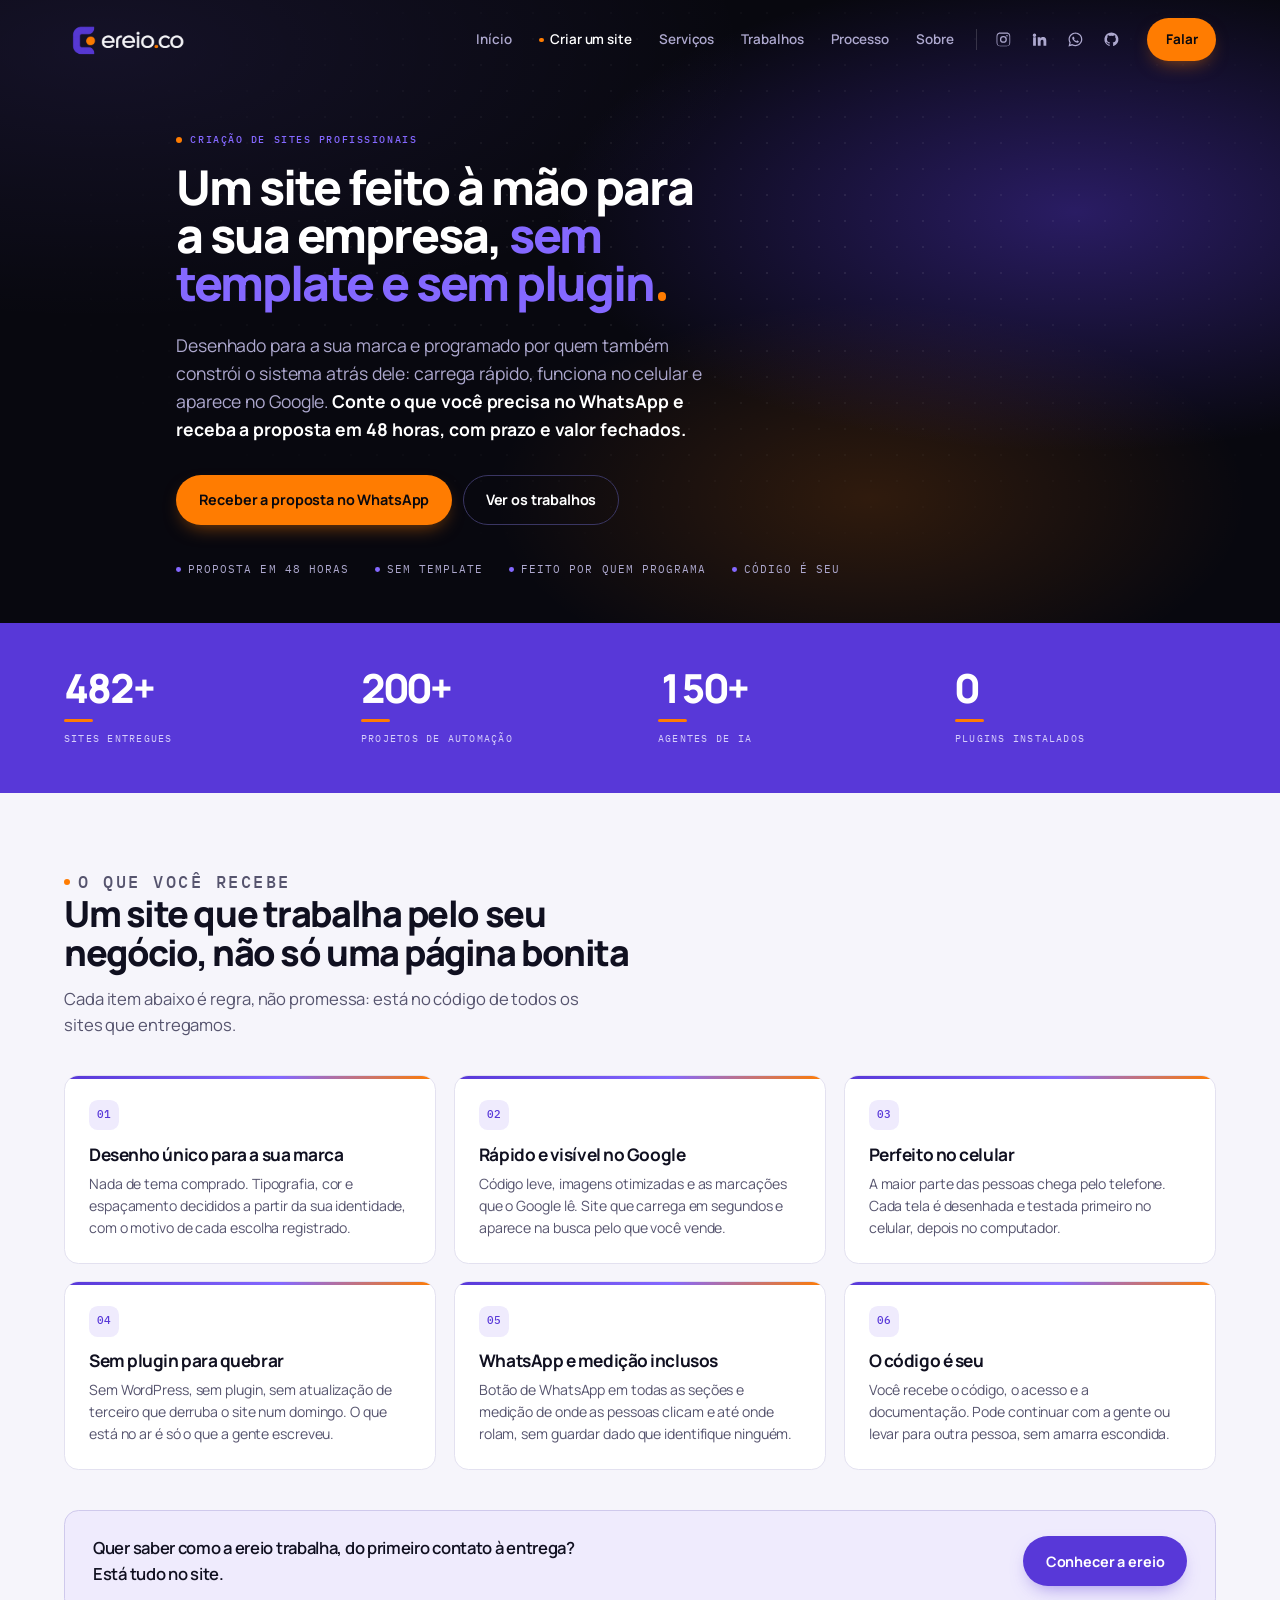
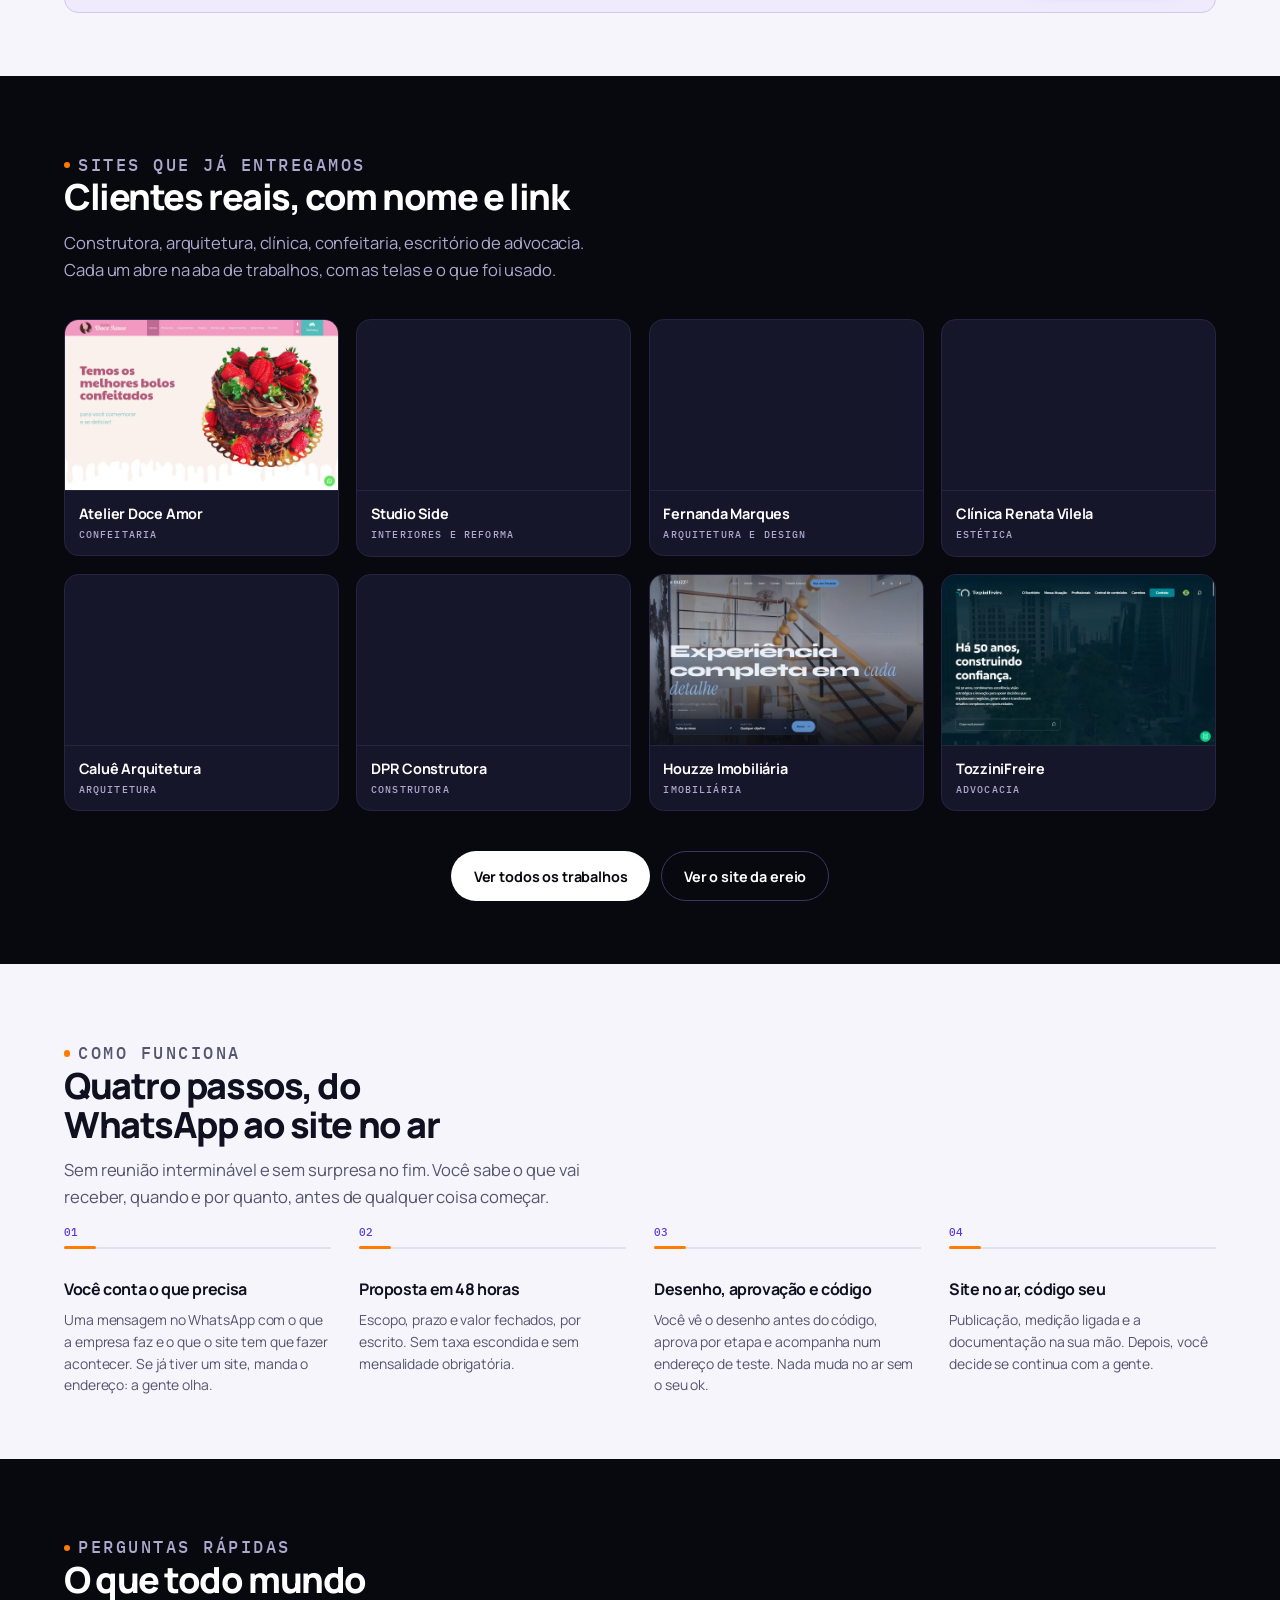
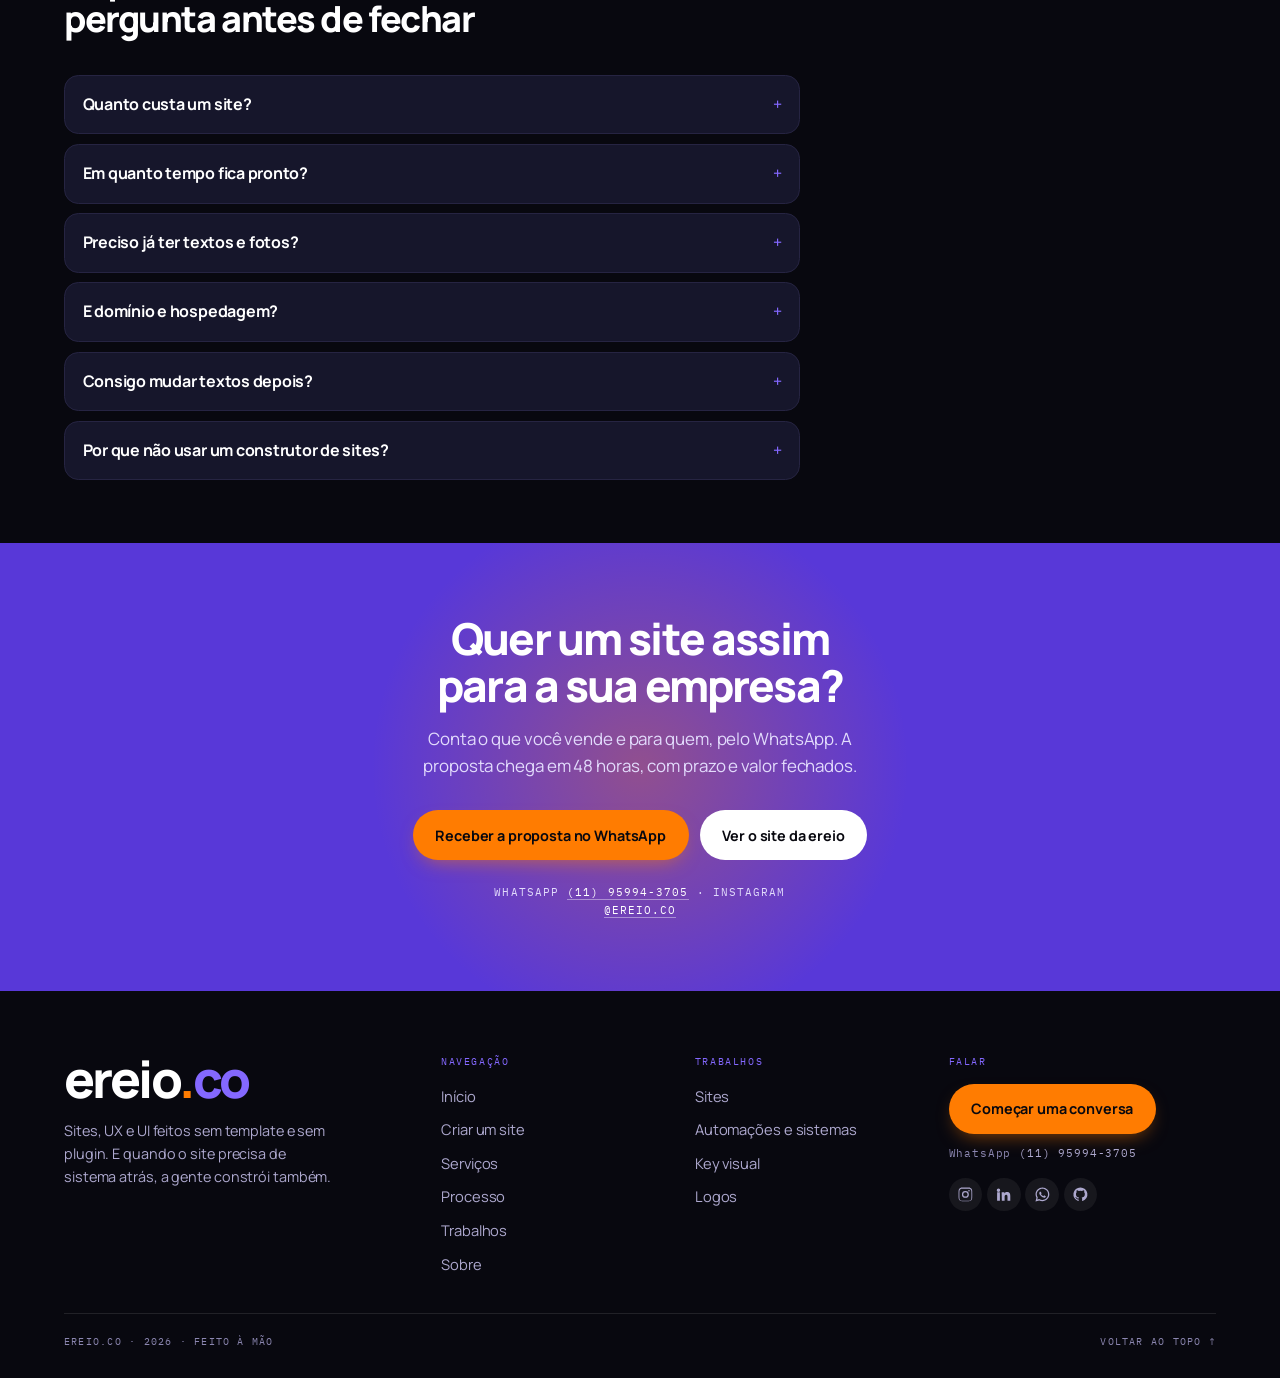
==== commit 85895e6c: ""Criar um site" no menu das quatro paginas Ela, 19/10: "nao ta aparecendo; coloque essa pagina no me" ====
--- a/sites.html
+++ b/sites.html
@@ -56,7 +56,7 @@
 </svg>
 
 <!-- O CABEÇALHO: o mesmo das outras páginas. Esta é a página para onde o anúncio
-     manda; "Serviços" fica marcado como atual porque é a oferta de sites. -->
+     manda; "Criar um site" é o item dela no menu. -->
 <header class="topo" id="topo">
   <div class="topo-dentro">
     <a class="marca" href="index.html" aria-label="ereio.co, início">
@@ -65,7 +65,8 @@
     <nav class="navega" aria-label="Navegação principal">
       <ul class="links">
         <li><a href="index.html">Início</a></li>
-        <li><a href="index.html#servicos" aria-current="page">Serviços</a></li>
+        <li><a href="sites.html" aria-current="page">Criar um site</a></li>
+        <li><a href="index.html#servicos">Serviços</a></li>
         <li><a href="trabalhos.html">Trabalhos</a></li>
         <li><a href="index.html#processo">Processo</a></li>
         <li><a href="sobre.html">Sobre</a></li>
@@ -93,10 +94,11 @@
     <p class="olho">Navegação</p>
     <ul class="painel-links">
       <li><a href="index.html"><span class="n">01</span><span class="t">Início</span></a></li>
-      <li><a href="index.html#servicos" aria-current="page"><span class="n">02</span><span class="t">Serviços</span></a></li>
-      <li><a href="trabalhos.html"><span class="n">03</span><span class="t">Trabalhos</span></a></li>
-      <li><a href="index.html#processo"><span class="n">04</span><span class="t">Como trabalhamos</span></a></li>
-      <li><a href="sobre.html"><span class="n">05</span><span class="t">Sobre</span></a></li>
+      <li><a href="sites.html" aria-current="page"><span class="n">02</span><span class="t">Criar um site</span></a></li>
+      <li><a href="index.html#servicos"><span class="n">03</span><span class="t">Serviços</span></a></li>
+      <li><a href="trabalhos.html"><span class="n">04</span><span class="t">Trabalhos</span></a></li>
+      <li><a href="index.html#processo"><span class="n">05</span><span class="t">Como trabalhamos</span></a></li>
+      <li><a href="sobre.html"><span class="n">06</span><span class="t">Sobre</span></a></li>
     </ul>
     <div class="painel-pe">
       <p class="dito">Sites, UX e UI sem template e sem plugin</p>
@@ -359,6 +361,7 @@
         <p class="rodape-titulo">Navegação</p>
         <ul>
           <li><a href="index.html">Início</a></li>
+          <li><a href="sites.html">Criar um site</a></li>
           <li><a href="index.html#servicos">Serviços</a></li>
           <li><a href="index.html#processo">Processo</a></li>
           <li><a href="trabalhos.html">Trabalhos</a></li>
--- a/estilo.css
+++ b/estilo.css
@@ -2480,6 +2480,9 @@
 .cliente img {
   display: block;
   width: 100%;
+  /* height: auto e obrigatorio: o atributo height="800" da imagem vence o aspect-ratio
+     sem ele, e os cartoes saiam com 800px de altura (19/10) */
+  height: auto;
   aspect-ratio: 16 / 10;
   object-fit: cover;
   object-position: top;
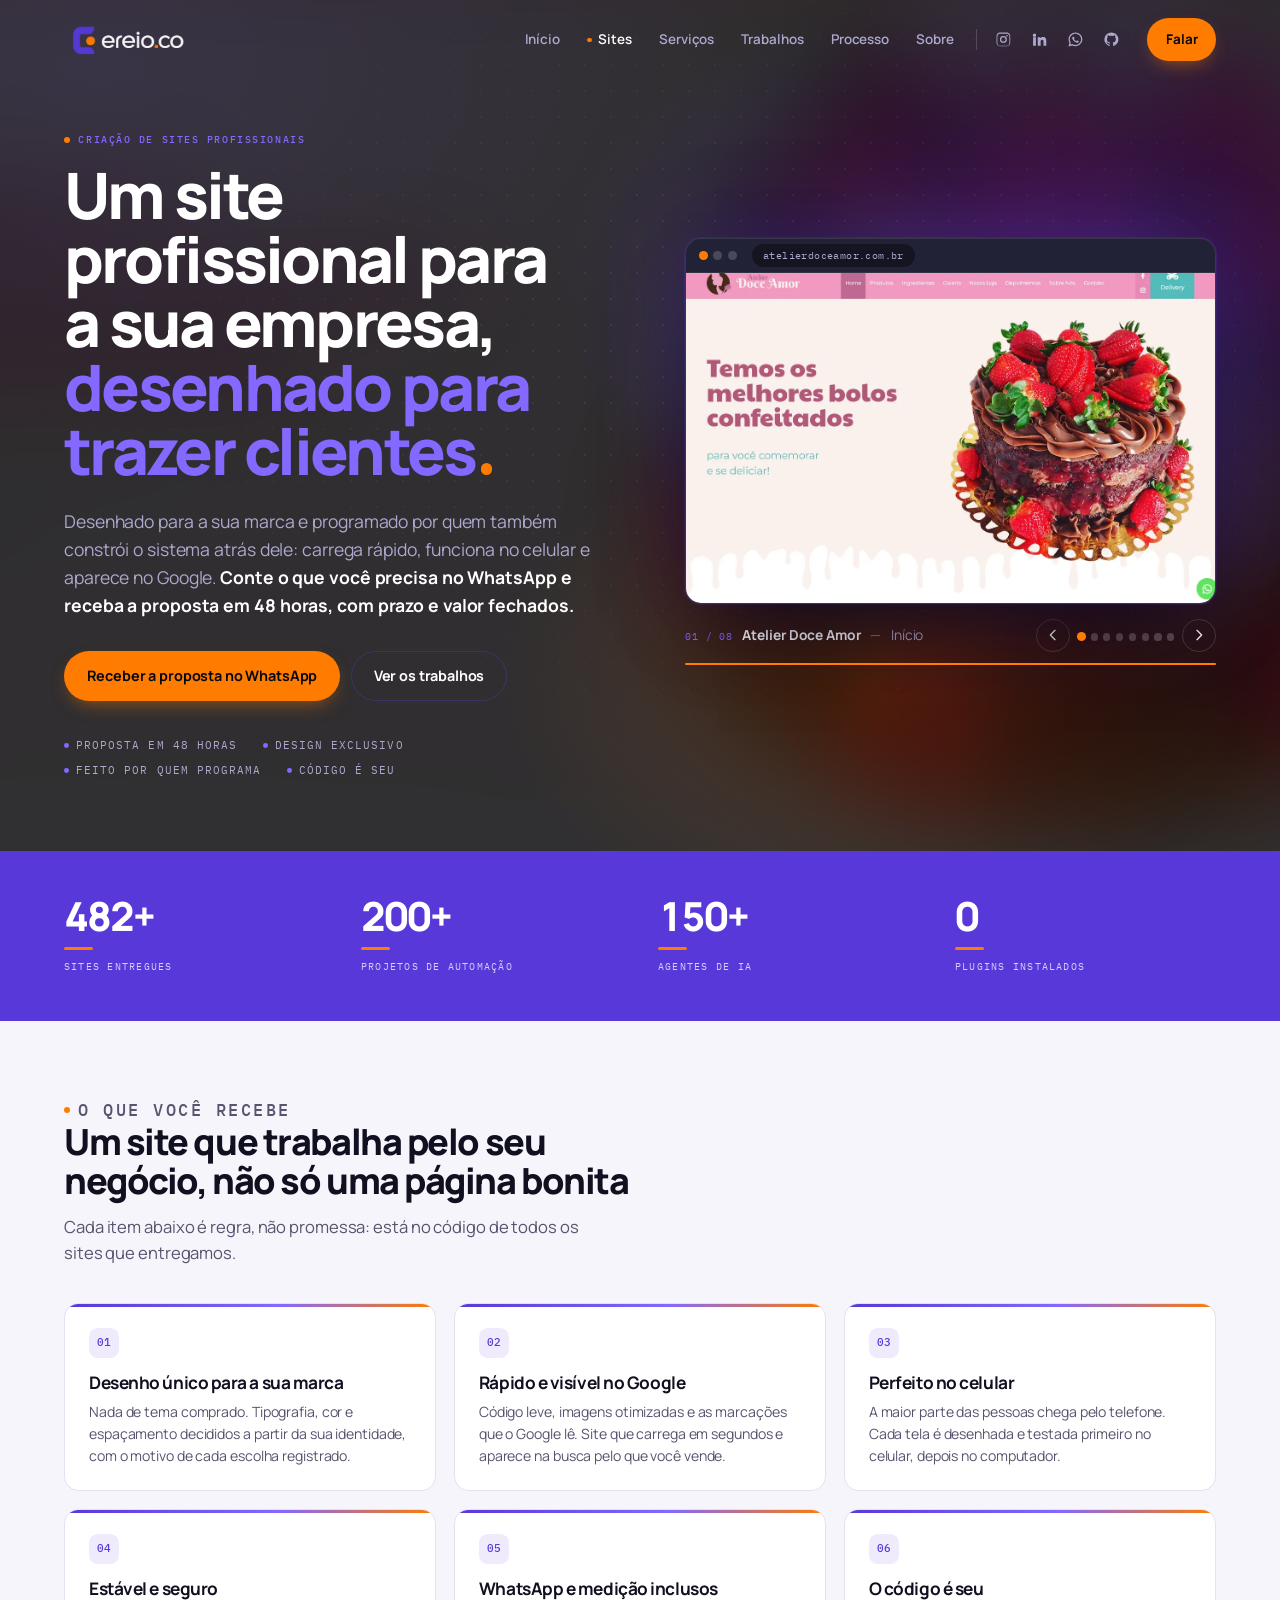
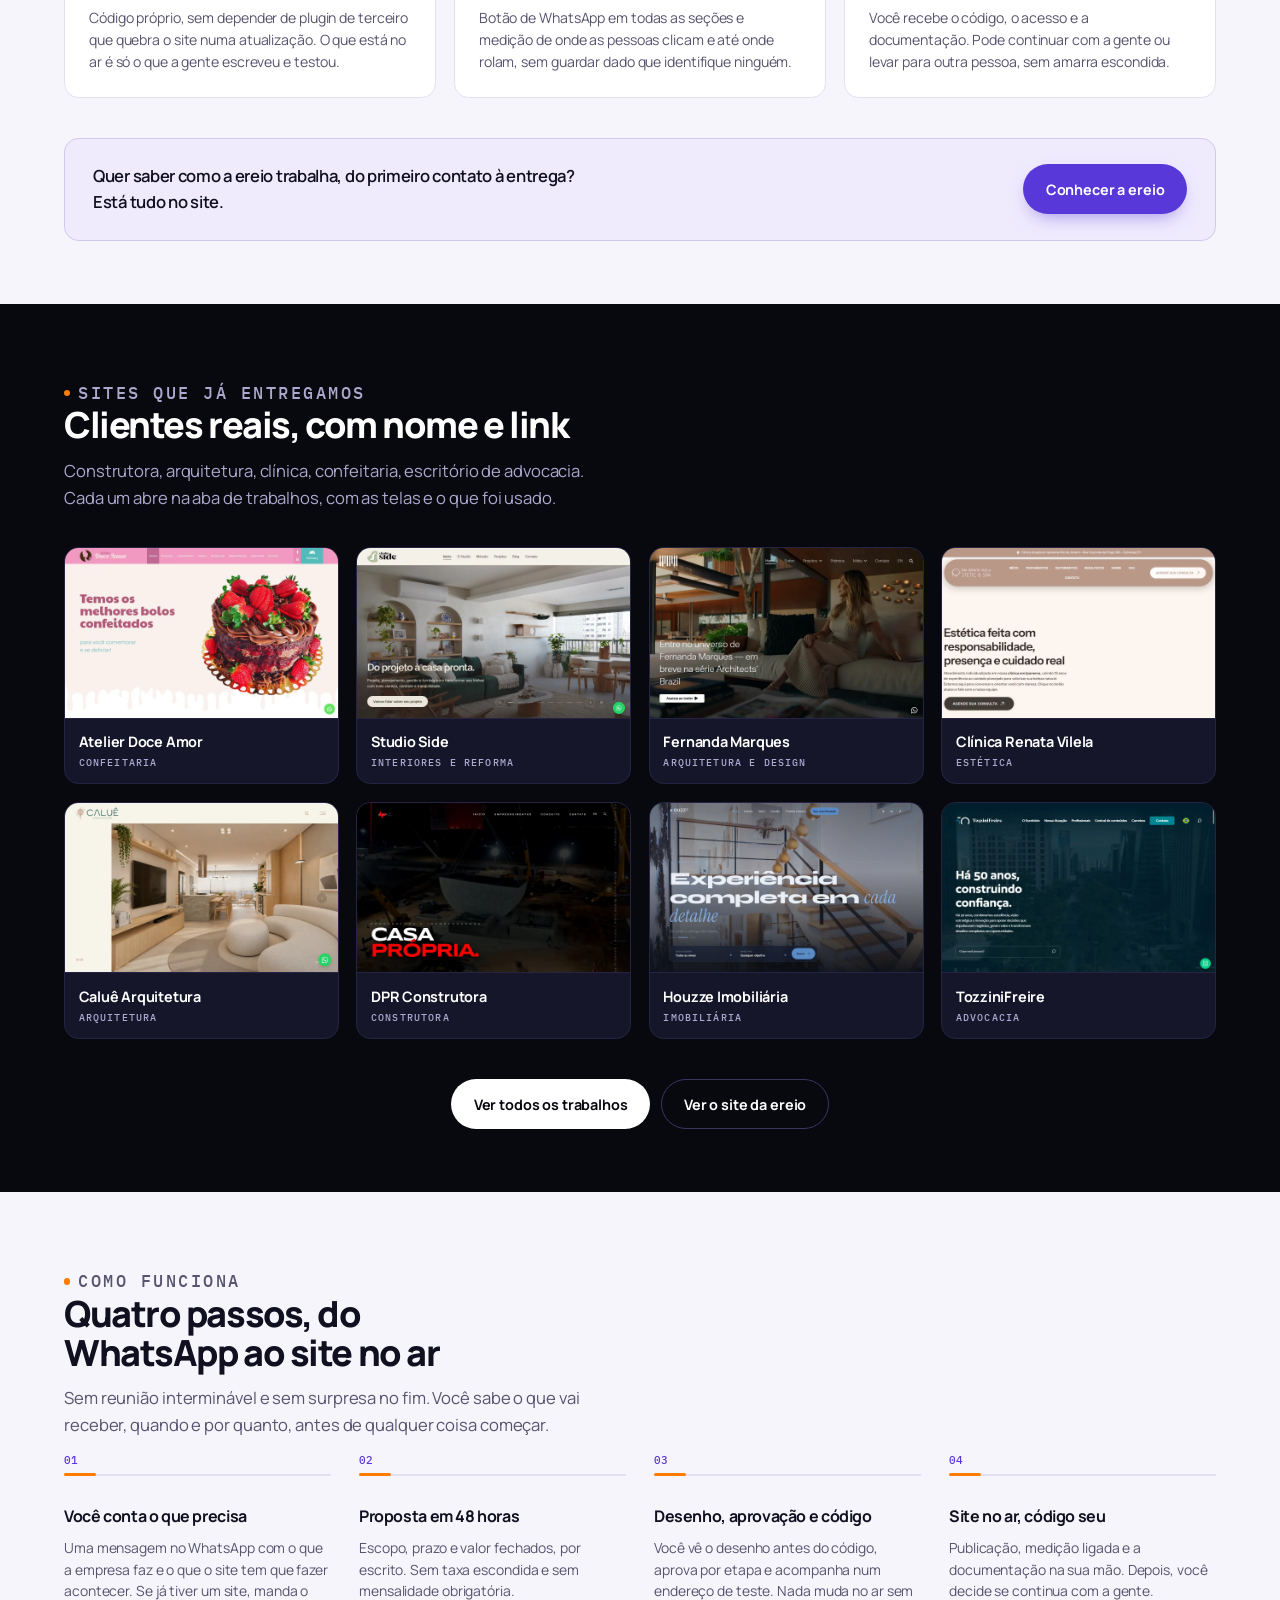
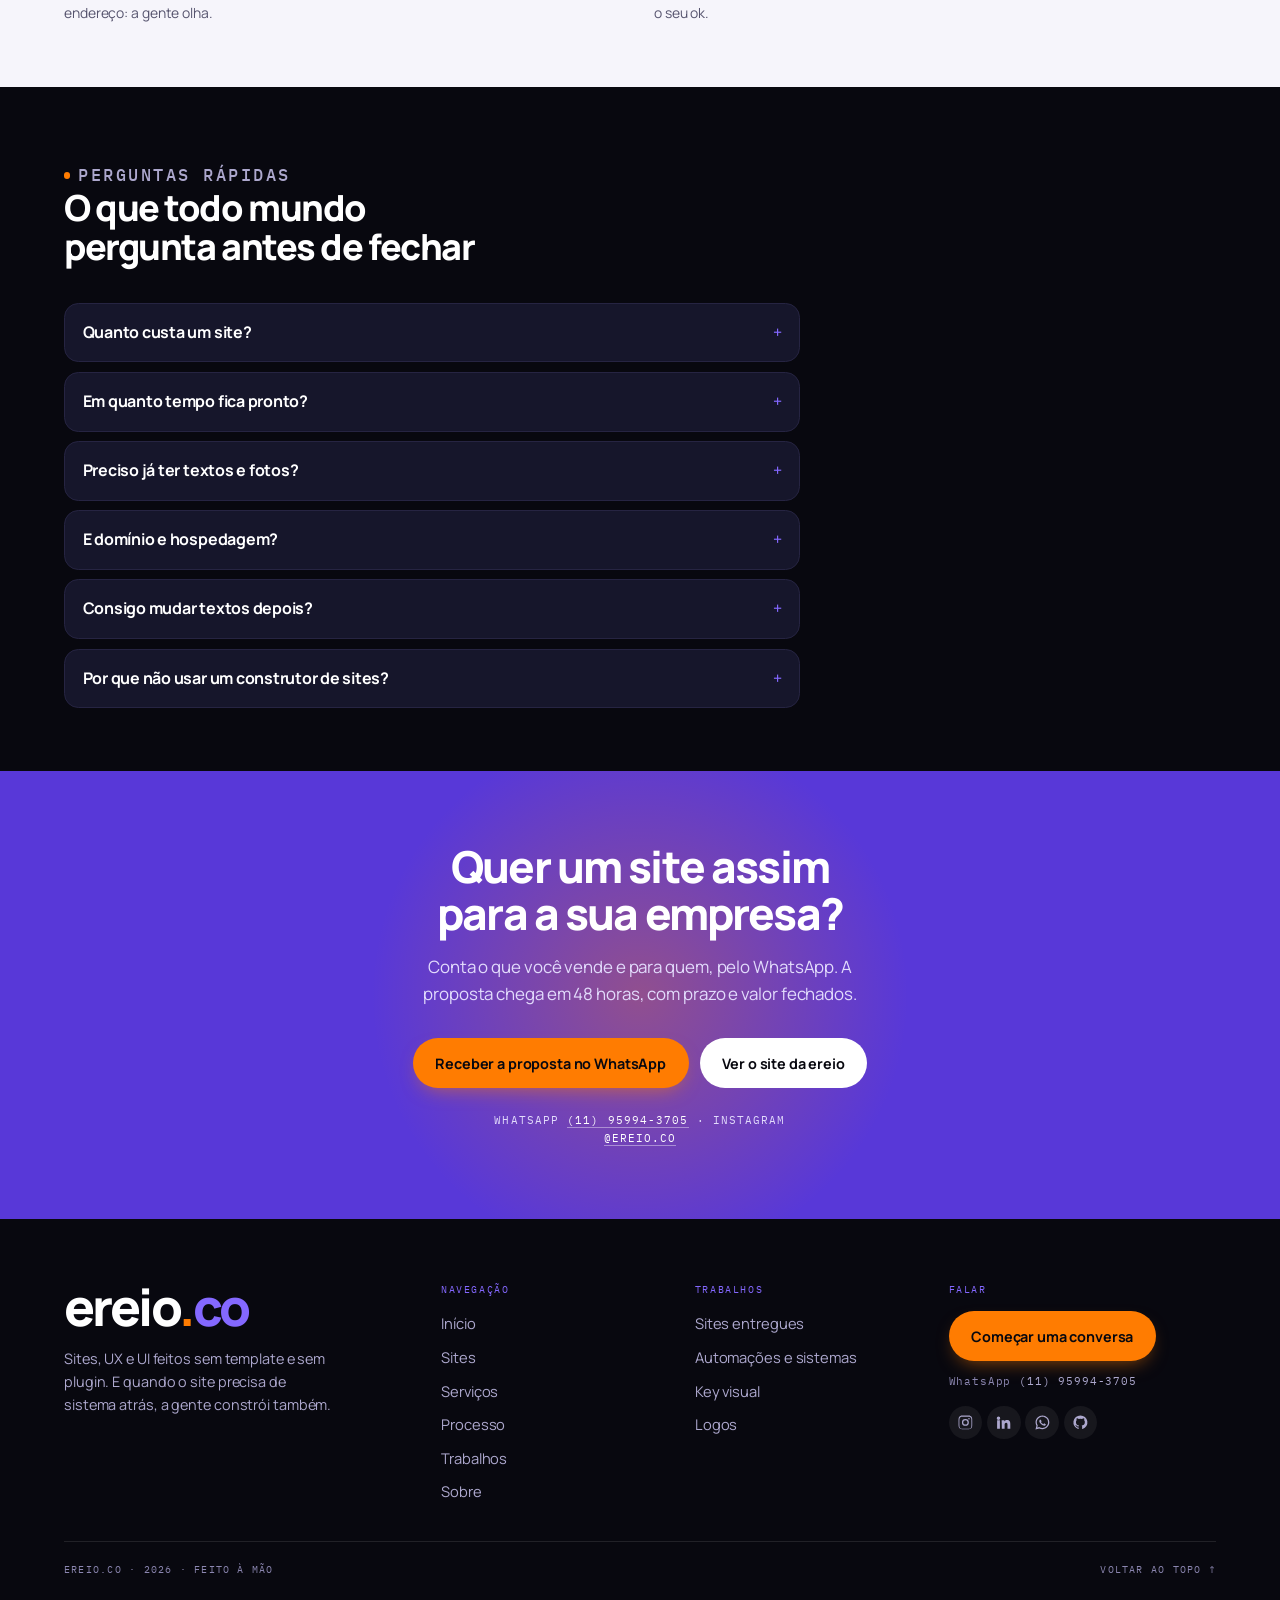
==== commit 2995b019: "Pagina Sites: slide na abertura, titulo novo e "Sites" no menu Ela, 19/10: "o header ta muito basico" ====
--- a/sites.html
+++ b/sites.html
@@ -36,7 +36,7 @@
 </script>
 <meta name="viewport" content="width=device-width, initial-scale=1">
 <title>Criação de sites profissionais · ereio.co</title>
-<meta name="description" content="Site profissional feito à mão para a sua empresa, sem template e sem plugin, por quem também programa o sistema atrás dele. Fale no WhatsApp e receba a proposta em 48 horas.">
+<meta name="description" content="Site profissional para a sua empresa, com design exclusivo e feito por quem também programa o sistema atrás dele. Fale no WhatsApp e receba a proposta em 48 horas.">
 <meta name="theme-color" content="#08080F">
 <link rel="icon" type="image/png" href="icone-ereio.png">
 <link rel="apple-touch-icon" href="icone-ereio.png">
@@ -56,7 +56,7 @@
 </svg>
 
 <!-- O CABEÇALHO: o mesmo das outras páginas. Esta é a página para onde o anúncio
-     manda; "Criar um site" é o item dela no menu. -->
+     manda; "Sites" é o item dela no menu. -->
 <header class="topo" id="topo">
   <div class="topo-dentro">
     <a class="marca" href="index.html" aria-label="ereio.co, início">
@@ -65,7 +65,7 @@
     <nav class="navega" aria-label="Navegação principal">
       <ul class="links">
         <li><a href="index.html">Início</a></li>
-        <li><a href="sites.html" aria-current="page">Criar um site</a></li>
+        <li><a href="sites.html" aria-current="page">Sites</a></li>
         <li><a href="index.html#servicos">Serviços</a></li>
         <li><a href="trabalhos.html">Trabalhos</a></li>
         <li><a href="index.html#processo">Processo</a></li>
@@ -94,7 +94,7 @@
     <p class="olho">Navegação</p>
     <ul class="painel-links">
       <li><a href="index.html"><span class="n">01</span><span class="t">Início</span></a></li>
-      <li><a href="sites.html" aria-current="page"><span class="n">02</span><span class="t">Criar um site</span></a></li>
+      <li><a href="sites.html" aria-current="page"><span class="n">02</span><span class="t">Sites</span></a></li>
       <li><a href="index.html#servicos"><span class="n">03</span><span class="t">Serviços</span></a></li>
       <li><a href="trabalhos.html"><span class="n">04</span><span class="t">Trabalhos</span></a></li>
       <li><a href="index.html#processo"><span class="n">05</span><span class="t">Como trabalhamos</span></a></li>
@@ -120,11 +120,16 @@
        diferencial e dá o motivo para escrever agora. O WhatsApp daqui leva uma
        mensagem pronta diferente ("vim pelo anúncio"), para separar quem veio do
        anúncio de quem veio do site. -->
-  <section class="abertura abertura-curta abertura-sites escuro">
+  <section class="abertura abertura-slide abertura-sites escuro">
+    <!-- O AMBIENTE: a tela do slide, enorme e desfocada, atrás de tudo (como na home). -->
+    <div class="ambiente" aria-hidden="true" data-ambiente>
+      <img class="ativa" src="ad-tela-1.webp" alt="" width="1280" height="800">
+      <img src="ss-tela-1.webp" alt="" width="1280" height="800">
+    </div>
     <div class="dentro">
       <div class="abertura-texto">
         <p class="olho sobe">Criação de sites profissionais</p>
-        <h1 class="sobe">Um site feito à mão para a sua empresa, <span class="destaque">sem template e sem plugin</span><span class="ponto" aria-hidden="true"></span></h1>
+        <h1 class="sobe">Um site profissional para a sua empresa, <span class="destaque">desenhado para trazer clientes</span><span class="ponto" aria-hidden="true"></span></h1>
         <p class="chamada sobe">
           Desenhado para a sua marca e programado por quem também constrói o sistema
           atrás dele: carrega rápido, funciona no celular e aparece no Google.
@@ -137,10 +142,67 @@
         </div>
         <ul class="selos sobe">
           <li>Proposta em 48 horas</li>
-          <li>Sem template</li>
+          <li>Design exclusivo</li>
           <li>Feito por quem programa</li>
           <li>Código é seu</li>
         </ul>
+      </div>
+
+      <!-- O SLIDE: as telas de oito sites entregues, numa janela de navegador, como na home.
+           Troca sozinho a cada 5 segundos; para no mouse, quando a pessoa assume o controle
+           e quando a aba está escondida. -->
+      <div class="slide sobe" data-slide role="region" aria-roledescription="carrossel" aria-label="Telas de sites que entregamos">
+        <div class="janela">
+          <span class="janela-barra" aria-hidden="true"><i></i><i></i><i></i><span class="janela-endereco" data-slide-endereco>atelierdoceamor.com.br</span></span>
+          <ul class="telas-slide">
+            <li class="tela-slide ativa" data-cliente="Atelier Doce Amor" data-rotulo="Início" data-endereco="atelierdoceamor.com.br">
+              <img src="ad-tela-1.webp" alt="Tela inicial do site do Atelier Doce Amor" width="1280" height="800" decoding="async">
+            </li>
+            <li class="tela-slide" data-cliente="Studio Side" data-rotulo="Início" data-endereco="studioside.com.br">
+              <img src="ss-tela-1.webp" alt="Tela inicial do site da Studio Side" width="1280" height="800" loading="lazy" decoding="async">
+            </li>
+            <li class="tela-slide" data-cliente="Fernanda Marques Arquitetura" data-rotulo="Início" data-endereco="fernandamarques.com.br">
+              <img src="fm-tela-1.webp" alt="Tela inicial do site da Fernanda Marques Arquitetura" width="1280" height="800" loading="lazy" decoding="async">
+            </li>
+            <li class="tela-slide" data-cliente="Clínica Renata Vilela" data-rotulo="Início" data-endereco="clinicarenatavilela.com">
+              <img src="rv-tela-1.webp" alt="Tela inicial do site da Clínica Renata Vilela" width="1280" height="800" loading="lazy" decoding="async">
+            </li>
+            <li class="tela-slide" data-cliente="Caluê Arquitetura" data-rotulo="Início" data-endereco="caluearquitetura.com.br">
+              <img src="ca-tela-1.webp" alt="Tela inicial do site da Caluê Arquitetura" width="1280" height="800" loading="lazy" decoding="async">
+            </li>
+            <li class="tela-slide" data-cliente="DPR Construtora" data-rotulo="Início" data-endereco="construtoradpr.com.br">
+              <img src="dpr-tela-1.webp" alt="Tela inicial do site da DPR Construtora" width="1280" height="800" loading="lazy" decoding="async">
+            </li>
+            <li class="tela-slide" data-cliente="Houzze Imobiliária" data-rotulo="Início" data-endereco="houzzeimobiliaria.com">
+              <img src="hz-tela-1.webp" alt="Tela inicial do site da Houzze Imobiliária" width="1280" height="800" loading="lazy" decoding="async">
+            </li>
+            <li class="tela-slide" data-cliente="TozziniFreire" data-rotulo="Início" data-endereco="tozzinifreire.com.br">
+              <img src="tf-tela-1.webp" alt="Tela inicial do site do escritório TozziniFreire" width="1280" height="800" loading="lazy" decoding="async">
+            </li>
+          </ul>
+        </div>
+        <div class="slide-pe">
+          <p class="slide-legenda" aria-live="polite">
+            <span class="n" data-slide-n>01 / 08</span>
+            <b data-slide-cliente>Atelier Doce Amor</b>
+            <span class="t" data-slide-rotulo>Início</span>
+          </p>
+          <div class="slide-controles">
+            <button class="slide-seta" type="button" data-slide-seta="esq" aria-label="Tela anterior"><svg viewBox="0 0 24 24" aria-hidden="true"><path d="M15 5l-7 7 7 7"/></svg></button>
+            <ol class="slide-pontos" aria-label="Ir para a tela">
+              <li><button type="button" data-slide-ponto="0" aria-label="Tela 1" aria-current="true"></button></li>
+              <li><button type="button" data-slide-ponto="1" aria-label="Tela 2" aria-current="false"></button></li>
+              <li><button type="button" data-slide-ponto="2" aria-label="Tela 3" aria-current="false"></button></li>
+              <li><button type="button" data-slide-ponto="3" aria-label="Tela 4" aria-current="false"></button></li>
+              <li><button type="button" data-slide-ponto="4" aria-label="Tela 5" aria-current="false"></button></li>
+              <li><button type="button" data-slide-ponto="5" aria-label="Tela 6" aria-current="false"></button></li>
+              <li><button type="button" data-slide-ponto="6" aria-label="Tela 7" aria-current="false"></button></li>
+              <li><button type="button" data-slide-ponto="7" aria-label="Tela 8" aria-current="false"></button></li>
+            </ol>
+            <button class="slide-seta" type="button" data-slide-seta="dir" aria-label="Próxima tela"><svg viewBox="0 0 24 24" aria-hidden="true"><path d="M9 5l7 7-7 7"/></svg></button>
+          </div>
+        </div>
+        <span class="slide-progresso" aria-hidden="true"><i data-slide-barra></i></span>
       </div>
     </div>
   </section>
@@ -193,10 +255,10 @@
         </li>
         <li class="servico sobe">
           <span class="num">04</span>
-          <h3>Sem plugin para quebrar</h3>
-          <p>
-            Sem WordPress, sem plugin, sem atualização de terceiro que derruba o site
-            num domingo. O que está no ar é só o que a gente escreveu.
+          <h3>Estável e seguro</h3>
+          <p>
+            Código próprio, sem depender de plugin de terceiro que quebra o site numa
+            atualização. O que está no ar é só o que a gente escreveu e testou.
           </p>
         </li>
         <li class="servico sobe">
@@ -361,7 +423,7 @@
         <p class="rodape-titulo">Navegação</p>
         <ul>
           <li><a href="index.html">Início</a></li>
-          <li><a href="sites.html">Criar um site</a></li>
+          <li><a href="sites.html">Sites</a></li>
           <li><a href="index.html#servicos">Serviços</a></li>
           <li><a href="index.html#processo">Processo</a></li>
           <li><a href="trabalhos.html">Trabalhos</a></li>
@@ -371,7 +433,7 @@
       <nav class="rodape-coluna" aria-label="Trabalhos por frente">
         <p class="rodape-titulo">Trabalhos</p>
         <ul>
-          <li><a href="trabalhos.html#g-sites">Sites</a></li>
+          <li><a href="trabalhos.html#g-sites">Sites entregues</a></li>
           <li><a href="trabalhos.html#g-automacoes">Automações e sistemas</a></li>
           <li><a href="trabalhos.html#g-key-visual">Key visual</a></li>
           <li><a href="trabalhos.html#g-logos">Logos</a></li>
--- a/estilo.css
+++ b/estilo.css
@@ -2445,9 +2445,10 @@
 .manifesto-sobre b { color: var(--realce); }
 
 /* ===================== sites.html, a página do anúncio (19/10/2026) =====================
-   Para onde o Google Ads manda. Abertura curta com a promessa, os números da home, os
-   cartões do que a pessoa recebe, a vitrine dos clientes (cartões com a tela de cada
-   site, levando ao trabalho), os quatro passos e as perguntas em sanfona. */
+   Para onde o Google Ads manda. Abertura com o slide da home (oito telas de sites
+   entregues), os números da home, os cartões do que a pessoa recebe, a vitrine dos
+   clientes (cartões com a tela de cada site, levando ao trabalho), os quatro passos e
+   as perguntas em sanfona. */
 
 .abertura-sites h1 { max-width: 20ch; }
 
